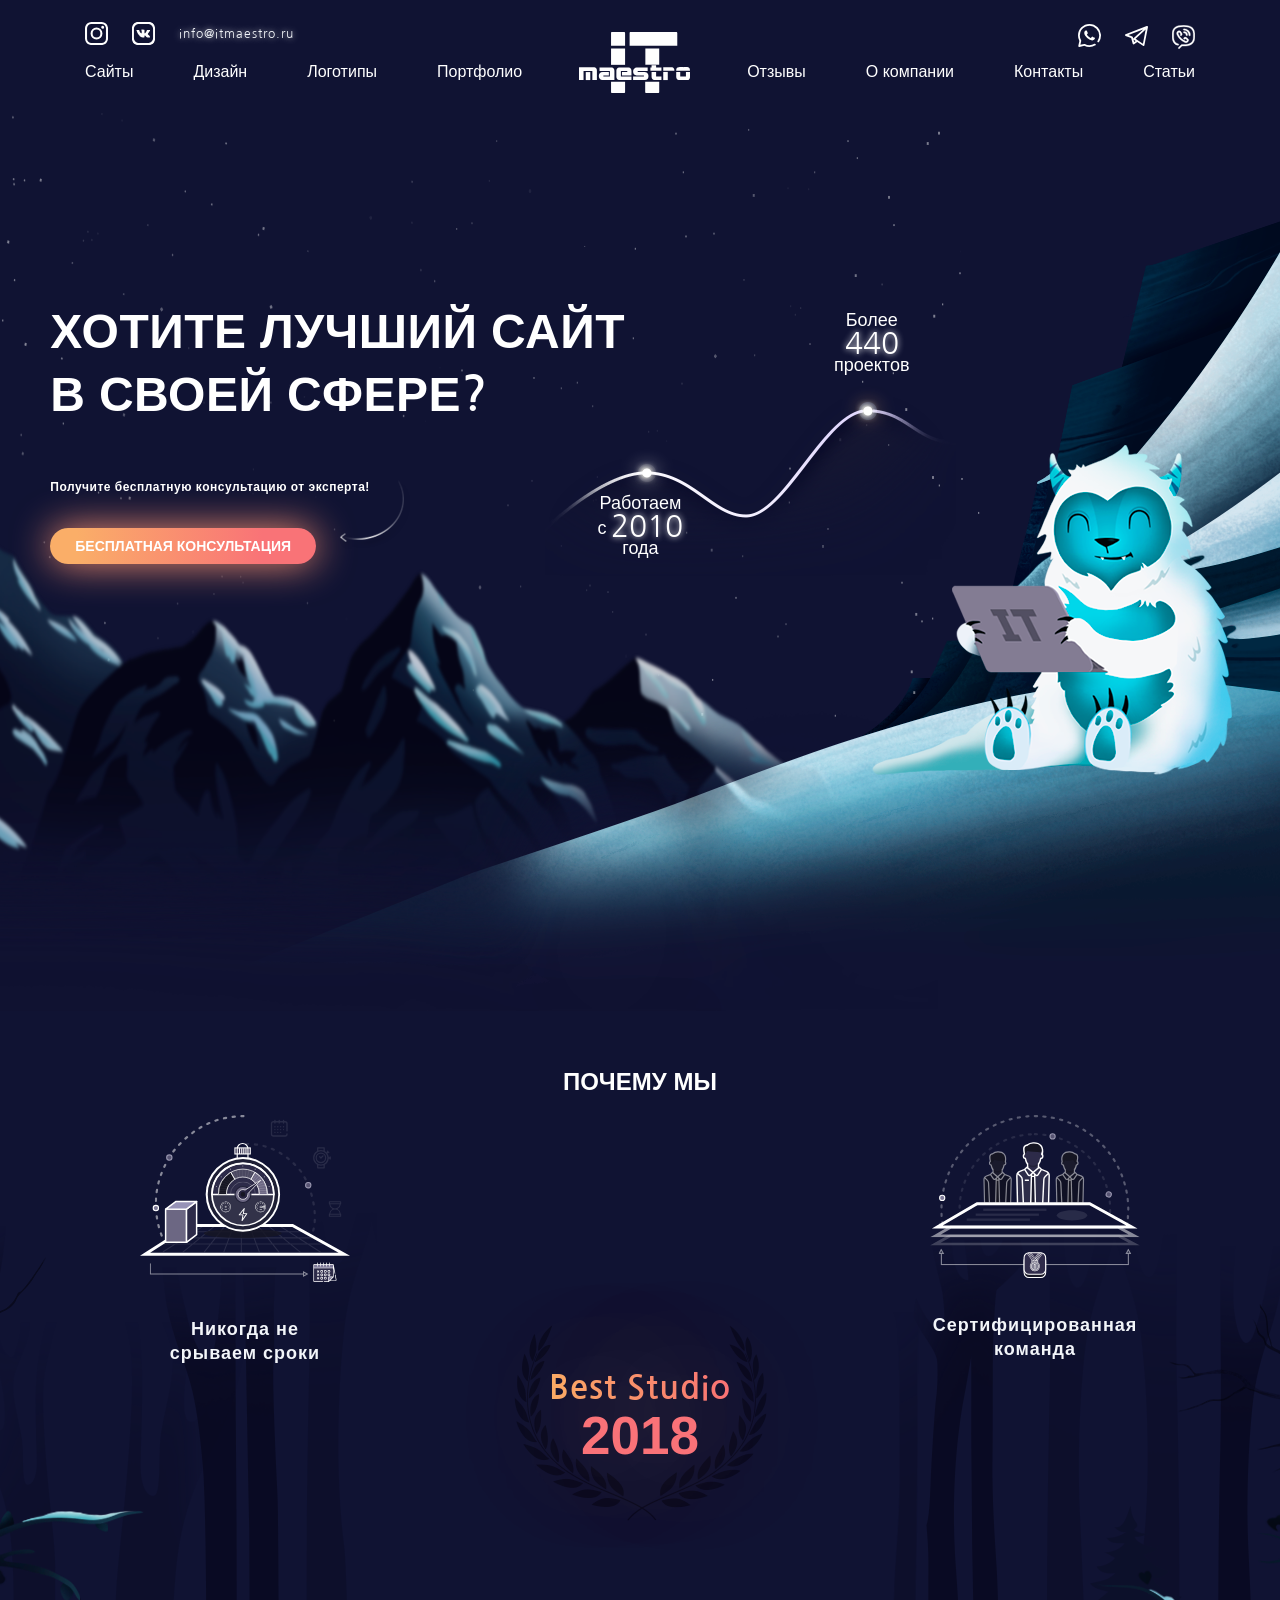
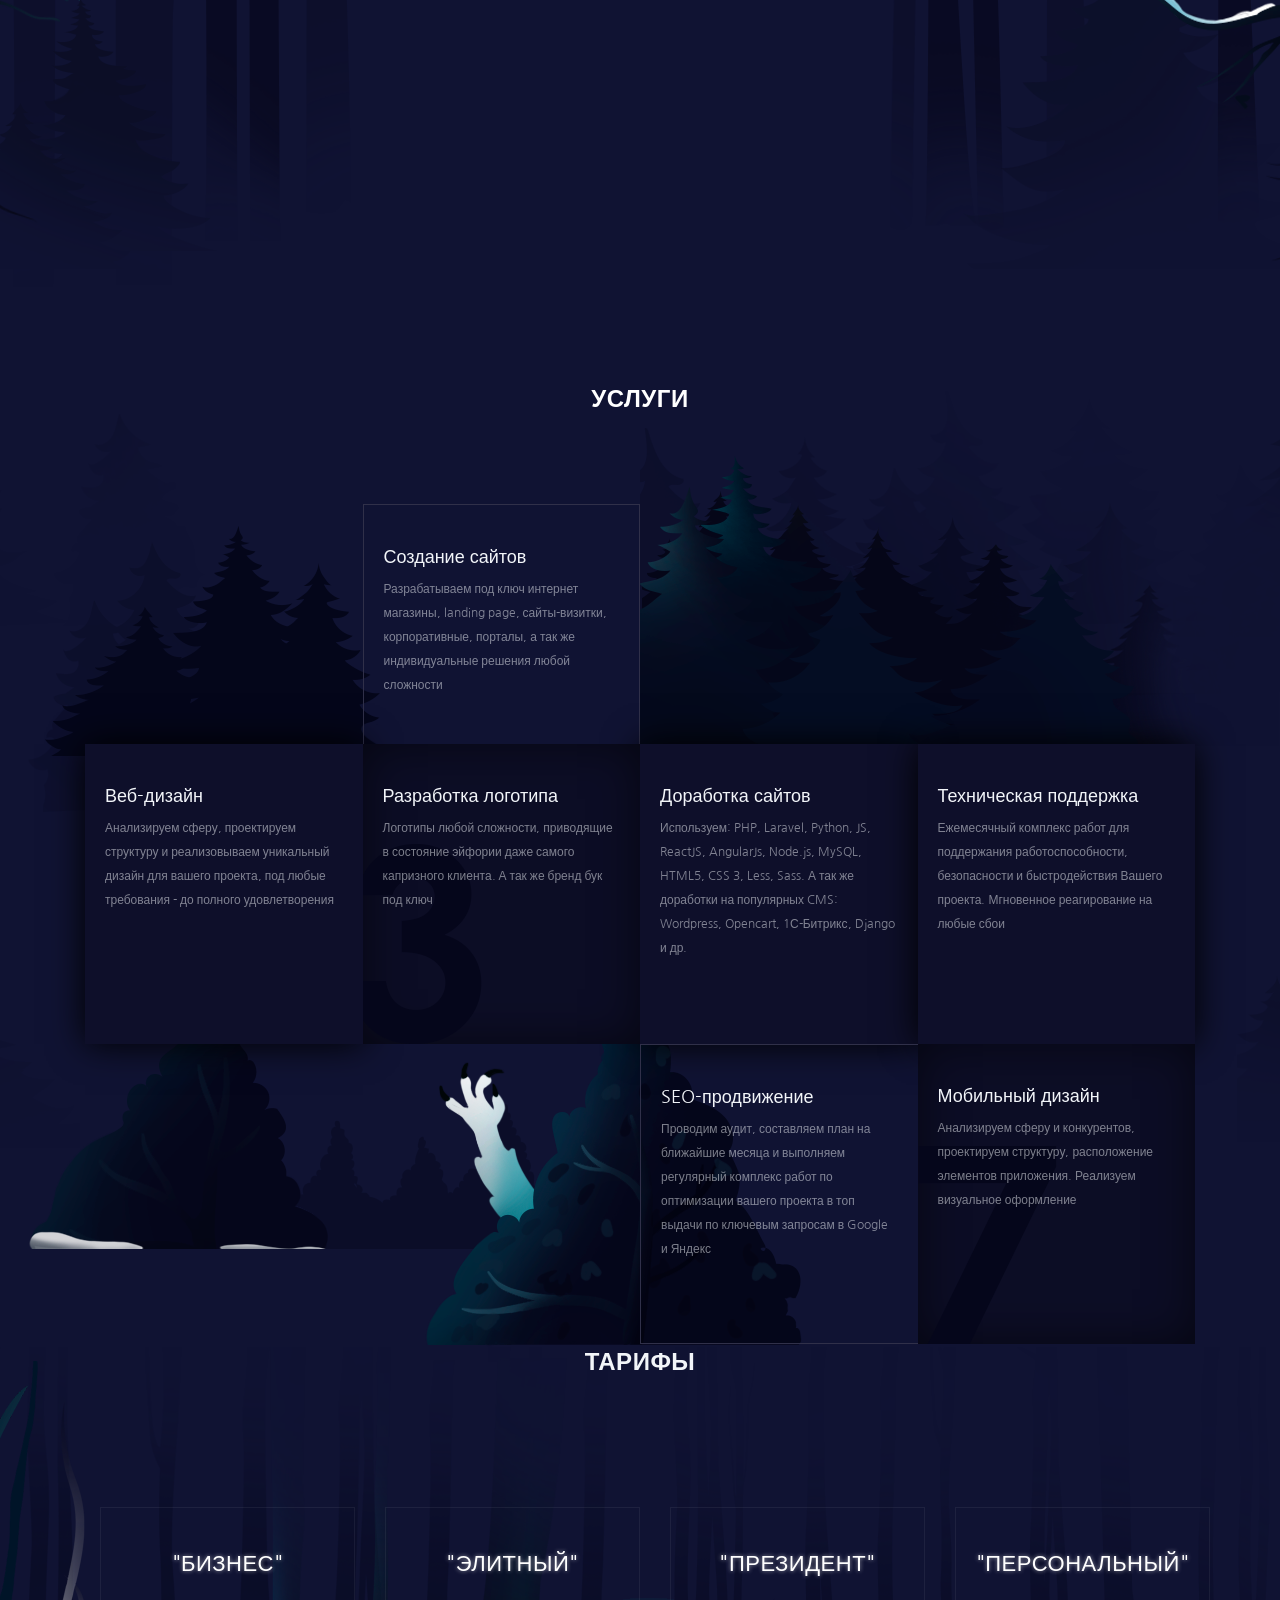
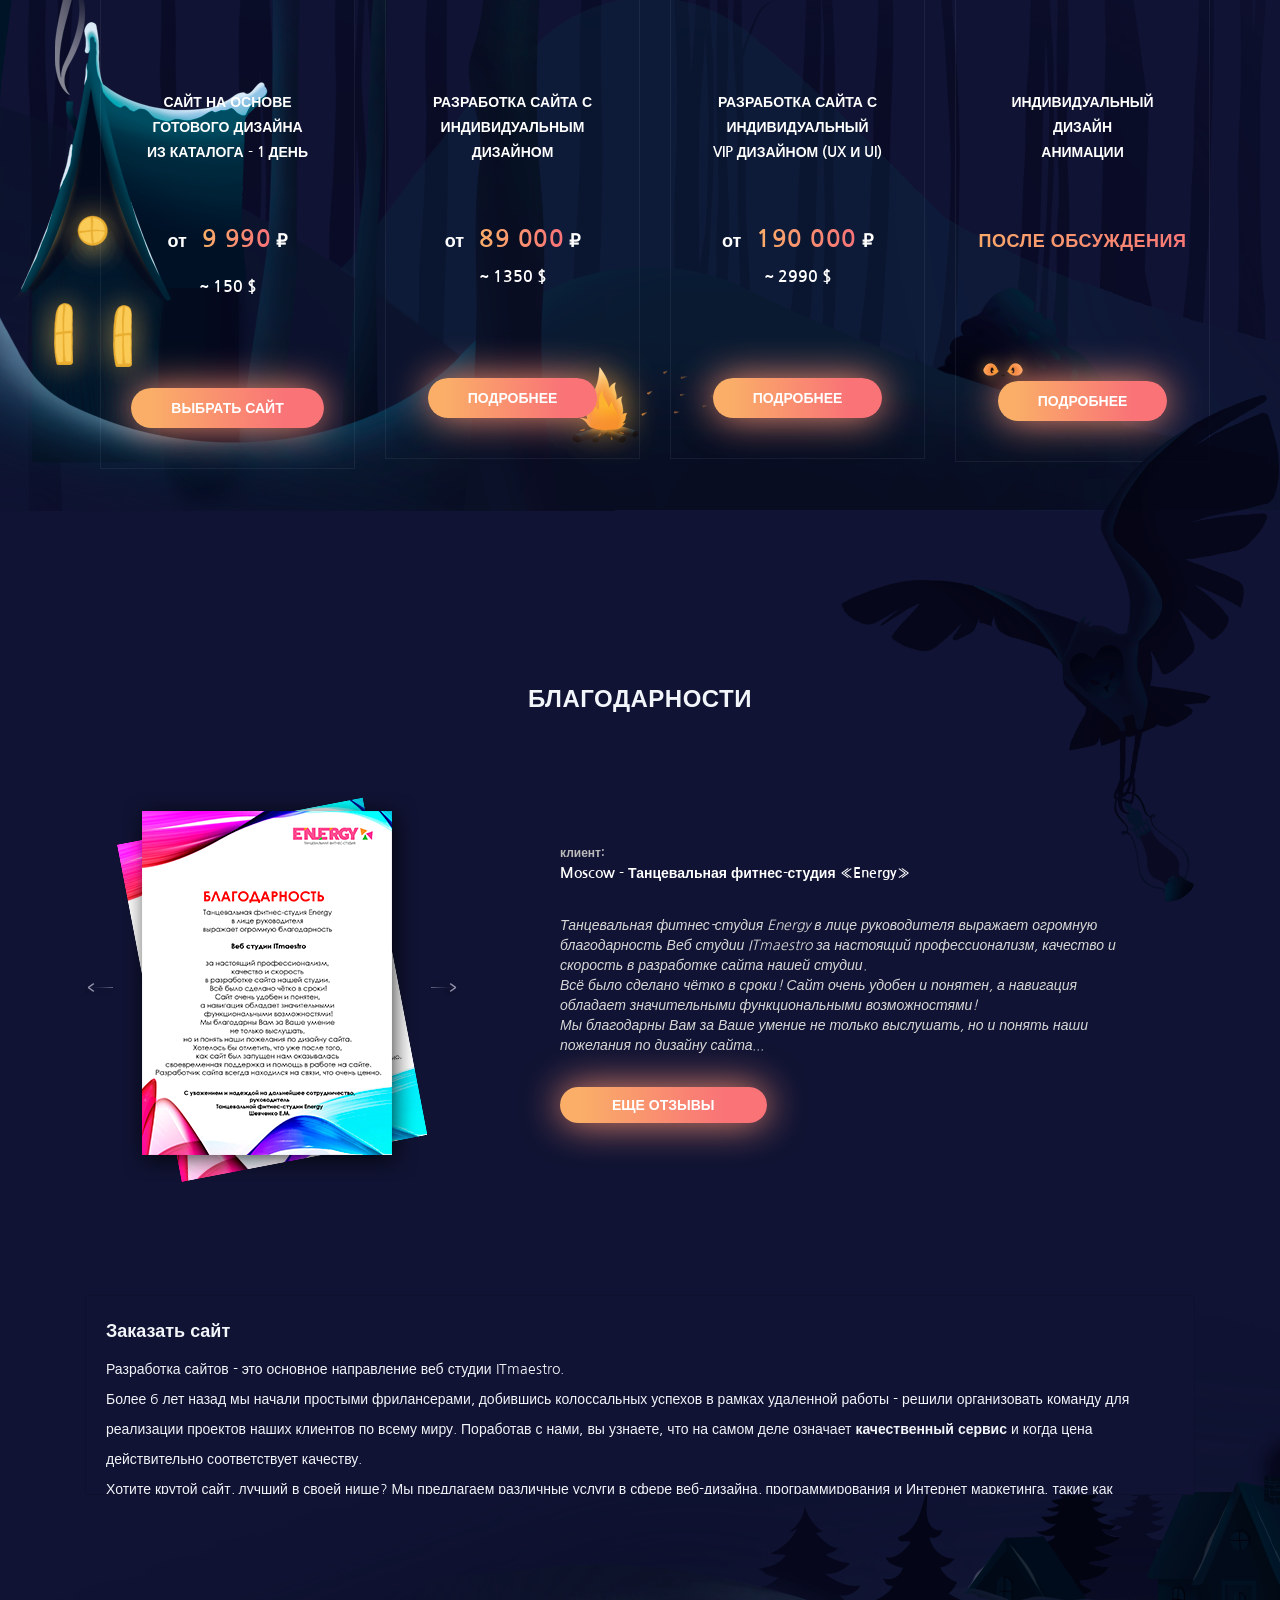
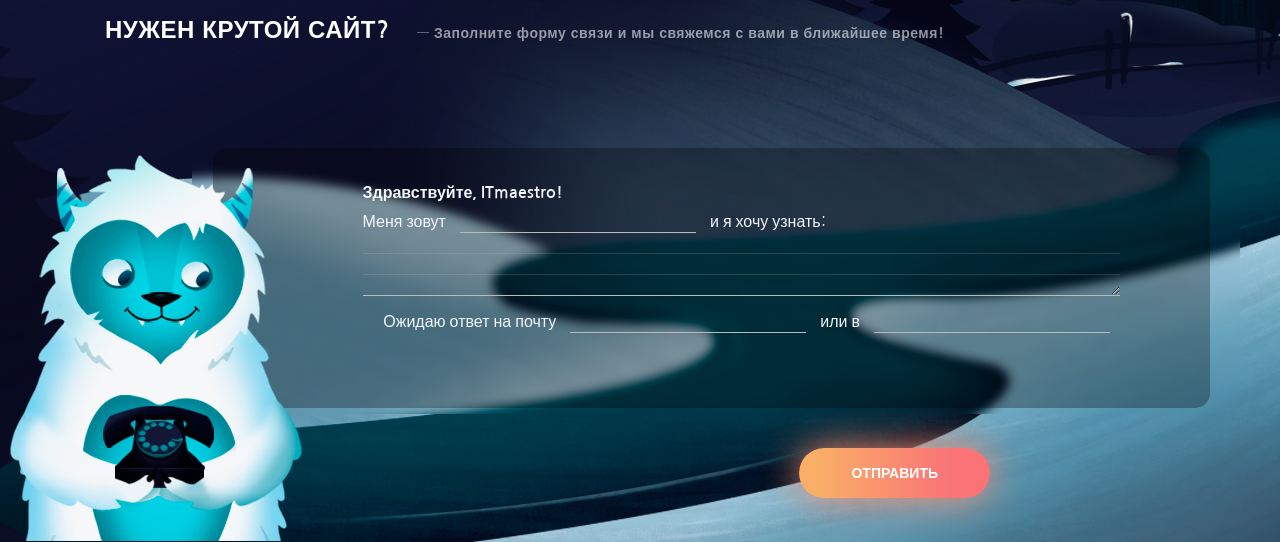
==== index.html @ b83c23a4 "it" ====
<!DOCTYPE html>
<html lang="ru">
<head>
    <meta charset="UTF-8">
    <meta name="viewport" content="width=device-width, initial-scale=1.0">
    <meta http-equiv="X-UA-Compatible" content="ie=edge">
    <title>ItMaestro</title>
    <link rel="stylesheet" href="https://stackpath.bootstrapcdn.com/bootstrap/4.3.1/css/bootstrap.min.css" integrity="sha384-ggOyR0iXCbMQv3Xipma34MD+dH/1fQ784/j6cY/iJTQUOhcWr7x9JvoRxT2MZw1T" crossorigin="anonymous">

    <link href="https://fonts.googleapis.com/css?family=Nanum+Gothic&display=swap" rel="stylesheet">
    <link rel="stylesheet" href="https://stackpath.bootstrapcdn.com/font-awesome/4.7.0/css/font-awesome.min.css">
    
    <link rel="stylesheet" href="css/style.css">
    <link rel="stylesheet" href="https://cdnjs.cloudflare.com/ajax/libs/animate.css/3.7.2/animate.min.css">
</head>
<body>
        <header id="header">
			
			
			
                <div class="uk-sticky-placeholder" style="height: 90px; margin: 0px;"><div class="uk-hidden-small" data-uk-sticky="{top: -250, animation: 'uk-animation-slide-top'}" style="margin: 0px;">
                    <div class="uk-grid">
                        <div class="uk-width-1-1">
                            <div class="container container-center">
                                
                            <div class="uk-float-left"><a title="Instagram" target="_blank" href="https://www.instagram.com/webdesign.uiux/" rel="nofollow"><img src="css/images/insta.svg"  alt="vk"></a> <a title="Вконтакте" target="_blank" href="https://vk.com/sozdanye_saytow" rel="nofollow"><img src="css/images/vk.svg" alt="facebook"></a> <a class="mail" href="mailto:info@itmaestro.ru" rel="nofollow">info@itmaestro.ru</a></div>
                            <!--<div class="uk-float-right lang"><a href="">ru</a><a href="">eng</a></div> -->
                            <!--<div class="uk-float-right lang"><span>ru</span><span >eng</span></div>-->
                            <div class="uk-float-right mess"><a title="Начать чат в WhatsApp" target="_blank" href="http://msng.link/wa/380632664162" rel="nofollow"><img src="css/images/whatsapp.svg" alt="whatsapp"></a> <a title="Начать чат в Telegram" target="_blank" href="https://t.me/itmaestro" rel="nofollow"><img src="css/images/telega.svg" alt="telegram"></a> <a title="Начать чат в Viber" class="mail" href="http://msng.link/vi/380632664162" rel="nofollow"><img src="css/images/viber.svg" alt="viber"></a></div>
                            
                            
    
    
    
                            
                        
                        </div>
                    </div>
                    <div class="uk-width-1-1">
                        <div class="container container-center">
                            
                            
                            <nav class="uk-navbar">
                                
                                <ul class="uk-navbar-nav">
                                    <li class="uk-parent " data-uk-dropdown="">
                                        <a data-content="Сайты" href="/"><span>Сайты</span></a>
                                        
                                    </li>
                                    <li><a data-content="Дизайн" href="/razrabotka-dizajna-sajta/"><span>Дизайн</span></a></li>
                                    <li><a data-content="Логотипы" href="/razrabotka-logotipa/"><span>Логотипы</span></a></li>
                                    
                                                                    <li class="uk-parent " data-uk-dropdown="">
                                        <a data-content="Портфолио" href="/portfolio/"><span>Портфолио</span></a>
                                        
                                    </li>
                                </ul>
                                
                                <div class="uk-navbar-flip">
                                    
                                    <ul class="uk-navbar-nav">
                                        <li><a data-content="Отзывы" href="/otzyvy/"><span>Отзывы</span></a></li>
                                        <li><a data-content="О компании" href="/o-kompanii/"><span>О компании</span></a></li>
                                        <li><a data-content="Контакты" href="/kontakty/"><span>Контакты</span></a></li>
                                        <li><a data-content="Статьи" href="/category/blog/"><span>Статьи</span></a></li>
                                    </ul>
                                    
                                </div>
                                
                                <div class="uk-navbar-content uk-navbar-center logotop"><a href="/"><img src="images/logo.svg" alt="logo itmaestro"></a></div>
                                
                            </nav>
                                                </div>
                        
                    </div>
                </div>
            </div></div>
            
        </header>
<section class="banner">
    <div class="partup"></div>
    <div class="partdown"></div>
    
    
    <div class=" maintextpart">
            <div class="container ">
                
                
                <p class="maintit">Хотите лучший сайт <br>в своей сфере?</p>
                                    <p class="cons">Получите бесплатную консультацию от эксперта!</p>
                <p class="withbut"><a href="#footer" class="uk-button but" data-uk-smooth-scroll="">Бесплатная консультация</a></p>
                
                <div class="centerbl">
                    <div class="preim1">Более <br><span>440</span> <br>проектов</div>
                    <div class="preim2">Работаем  <br>с <span>2010</span> <br> года</div>
                    <img src="images/line.png" alt="Преимущества">
                </div>
                                    
            </div>
        </div>


</section>

<section id="why_we">
        <div class="container">
            <div class="header text-center">
                <h2 >Почему мы</h2>
            </div>
<div class="row d-flex justify-content-between">
    <div class="md-4">
        <div class="adv1" >
            <img class="adv1-img" src="images/icon_2.svg" alt="Никогда не срываем сроки">
            <div class="adv1-body">
              <h5 class="adv1-title">Никогда не <br> срываем сроки</h5>
            </div>
          </div>
    </div>
    <div class="md-4">
        <div class="adv3">
            <div class="beststudio">
            <div>Best Studio</div>
            <div>2018</div>
        </div>
        </div>
    </div>
    <div class="md-4">
        <div class="adv2 " >
            <img class="adv2-img" src="images/icon_1.svg" alt="Сертифицированная команда">
            <div class="adv2-body">
              <h5 class="adv2-title">Сертифицированная <br> команда</h5>
            </div>
          </div>
    </div>
</div>
        </div>
    </div>
</section>

<section id="services">
    <div class="container">
        <div class="header-tit text-center">
            <h2>Услуги</h2>
        </div>
        <div class="blocks">
                <div class="uk-hidden-small">
                    
                </div>
                <div class="itmserv">
                    <h3>Создание сайтов</h3>
                                                
                    <p>Разрабатываем под ключ интернет магазины, landing page, сайты-визитки, корпоративные, порталы, а так же индивидуальные решения любой сложности</p>
                                                
                </div>
                
                <div class="uk-hidden-small">
                </div>
                <div class="uk-hidden-small">
                </div>
                <div class="itmserv withelk">
                    <h3>Веб-дизайн</h3>
                    
                                                
                    <p>Анализируем сферу, проектируем структуру и реализовываем уникальный дизайн для вашего проекта, под любые требования - до полного удовлетворения</p>
                                            </div>
                <div class="itmserv ">
                    <h3>Разработка логотипа</h3>
                    
                                                
                    <p>Логотипы любой сложности, приводящие в состояние эйфории даже самого капризного клиента. А так же бренд бук под ключ</p>
                                                
                    
                </div>
                <div class="itmserv">
                    <h3>Доработка сайтов</h3>
                    
                                                
                    <p>Используем: PHP, Laravel, Python, JS, ReactJS, AngularJs, Node.js, MySQL, HTML5, CSS 3, Less, Sass. А так же доработки на популярных CMS: Wordpress, Opencart, 1С-Битрикс, Django и др.</p>
                                                
                    
                    
                    
                </div>
                
                
                
                <div class="itmserv withhand">
                    <h3>Техническая поддержка</h3>
                    
                                                
                    <p>Ежемесячный комплекс работ для поддержания работоспособности, безопасности и быстродействия Вашего проекта. Мгновенное реагирование на любые сбои</p>
                                                
                    
                </div>
                <div class="uk-hidden-small">
                </div>
                <div class="uk-hidden-small">
                </div>
                <div class="itmserv">
                    <h3>SEO-продвижение</h3>
                    
                                                
                    <p>Проводим аудит, составляем план на ближайшие месяца и выполняем регулярный комплекс работ по оптимизации вашего проекта в топ выдачи по ключевым запросам в Google и Яндекс</p>
                                                
                    
                </div>
                
                <div class="itmserv">
                    <h3>Мобильный дизайн</h3>
                    
                                                
                    <p>Анализируем сферу и конкурентов, проектируем структуру, расположение элементов приложения. Реализуем визуальное оформление </p>
                                                
                    
                </div>
                
            </div>
        </div>
    
</section>


<section id="price">
    
        <div class="container ">
                <div class="header-tit text-center">
                    <h2 class="price_header">Тарифы</h2></div>             
        

        <div class="row">
            <div class="col-md-3">
                    <div class="package">
                           <div>
                            <p class="paktitle">"Бизнес"</p>
                            <p class="pakdesc">Сайт на основе<br> готового дизайна <br>из каталога -  1 день</p>
                            <p class="pakpric poob"><span class="ot">от</span> <span class="maincen">9 990</span> <span class="rub">₽</span></p>
                            <p class="pakpricdol"><span class="defdol">~</span> 150 <span class="defdol">$</span></p>
                            <p class="pakbut"><button class="uk-button ">Выбрать сайт</button></p>
                        </div>
                    </div>
            </div>
            <div class="col-md-3">
                    <div class="package">
                            <div>
                            <p class="paktitle">"Элитный"</p>
                            <p class="pakdesc">Разработка сайта с <br>индивидуальным <br>дизайном</p>
                            <p class="pakpric"><span class="ot">от</span> <span class="maincen">89 000</span> <span class="rub">₽</span></p>
                            <p class="pakpricdol"><span class="defdol">~</span> 1350 <span class="defdol">$</span></p>
                            <p class="pakbut"><button class="uk-button " data-uk-modal="{target:'#tar1',center:true}">Подробнее</button></p>
                        </div>
                    </div>
            </div>
            <div class="col-md-3">
                    <div class="package">
                        <div>
                            <p class="paktitle">"Президент"</p>
                            <p class="pakdesc">Разработка сайта с <br>Индивидуальный<br>vip дизайном (UX и UI)<br></p>
                            <p class="pakpric"><span class="ot">от</span> <span class="maincen">190 000</span> <span class="rub">₽</span></p>
                            <p class="pakpricdol"><span class="defdol">~</span> 2990 <span class="defdol">$</span></p>
                            <p class="pakbut"><button class="uk-button " data-uk-modal="{target:'#tar2',center:true}">Подробнее</button></p>
                        </div>
                    </div>
            </div>
            <div class="col-md-3 ">
                    <div class="package">
                        <div>
                            <p class="paktitle">"Персональный"</p>
                            <p class="pakdesc">Индивидуальный<br> дизайн<br> Анимации</p>
                            <p class="pakpric poobs">После обсуждения</p>
                            <!--<p class="pakpricdol"><span class="defdol">~</span> 255 <span class="defdol">$</span></p>-->
                            <p class="pakbut"><button class="uk-button " data-uk-modal="{target:'#tar3',center:true}">Подробнее</button></p>
                        </div>
                    </div>
   </div>
        </div>
    </div>
</section>

<section id="congrats"><div class="withowl">
        <div class="owl"></div></div>
   <div class="container">

        <h2 class=" header-title ">Благодарности</h2>
       <div class="row">
       <div class="col-md-5">
           <div class="photo">
<img src="css/images/strl.png " class="strl" alt="strl">      
<img src="css/images/energystudio.png" alt="energystudio">
<img src="css/images/strr.png " class="strr" alt="strr"> 
</div>
</div>
<div class="col-md-7">
        <div class="descr">
                <p class="feedtitle"><span>клиент:</span><br> Moscow - Танцевальная фитнес-студия
                    «Energy»</p>
                    <div id="otz4" class="feedmain"><p>Танцевальная фитнес-студия Energy в лице руководителя выражает огромную благодарность Веб студии ITmaestro за настоящий профессионализм, качество и скорость в разработке сайта нашей студии. <br>Всё было сделано чётко в сроки! Сайт очень удобен и понятен, а навигация обладает значительными функциональными возможностями!<br> Мы благодарны Вам за Ваше умение не только выслушать, но и понять наши пожелания по дизайну сайта...</p></div>
                    <div class="allfeed">
							<div>
								<a href="" class="uk-button bigbut">Еще отзывы</a>
							</div>
						</div>
                </div>
       </div>
       </div>
</div>
</section> 	

<footer id="footer">
<div class="text_home">
    <div class="container">
        <div class="row">
            <div class="col-md-12">
                    <div class="card example-1 scrollbar-deep-purple bordered-deep-purple thin">
                            <div class="card-body">
                  <h1>Заказать сайт</h1>
                  <p>Разработка сайтов - это основное направление веб студии ITmaestro.</p>
                  <p>Более 6 лет назад мы начали простыми фрилансерами, добившись колоссальных успехов в рамках удаленной работы - решили организовать команду для реализации проектов наших клиентов по всему миру. Поработав с нами, вы узнаете, что на самом деле означает <strong>качественный сервис</strong> и когда цена действительно соответствует качеству.</p>
                  <p>Хотите крутой сайт, лучший в своей нише? Мы предлагаем различные услуги в сфере веб-дизайна, программирования и Интернет маркетинга, такие как проектирование структуры, дизайна, разработки веб проектов любой сложности и дальнейшее продвижение.</p>
                  <p>Для каждого клиента мы выполняем проект как для себя, независимо от его стоимости, так как дорожим своей репутацией и рассчитываем на дальнейшее сотрудничество. Именно поэтому, каждый клиент студии ITmaestro остается доволен и рекомендует нас своим знакомым.</p>
                  <p>C примерами работ, Вы можете ознакомиться в разделе <a rel="nofollow" href="/portfolio/">"Портфолио"</a>, а так же в нашем, самом крупном сообществе по веб-дизайну <a rel="nofollow" href="https://vk.com/sozdanye_saytow" target="_blank">ВКонтакте</a>. Там же Вы найдете десятки отзывов довольных клиентов и сможете оставить свой, после работы с нами.</p>
                  <h2>Этапы разработки:</h2>
                  <ol>
                        <li>Предоставление всей необходимой информации для разработки</li>

                        <li>Создание макетов и утверждение заказчиком</li>

                        <li>Проектирование дизайна</li>

                        <li>Верстка дизайна и подключение функционала</li>

                        <li>Бесплатное обучение по работе с сайтом</li>

                        <li>Продвижение сайта в поисковых системах и техническая поддержка беспрерывной работоспособности проекта</li>
                    </ol>
                    <h2>CMS и технологии для управления проектом</h2>
                    <p>Если клиент не знаком с функциональными особенностями CMS систем, то в зависимости от тематики, сложности проекта, мы самостоятельно подбираем систему управления сайтом, а в конце реализации - предоставляем детальные инструкции по редактирования контента.</p>
                    <p>Для интуитивно понятного редактирования контента мы используем следующие системы:</p>
                    <ul>
                            <li>1C-Битрикс</li>

                            <li>Wordpress</li>

                            <li>Joomla</li>

                            <li>Opencart</li>
                        </ul>
                        <h2>Формирование стоимости</h2>
                        <p>В нашей веб-студии нет фиксированных цен на услуги, так как стоимость рассчитывается на основе технического задания или примеров понравившихся вам сайтов, структуры и дизайна конкурентов.</p>
                        <p>Если у вас нет времени на написание технического задания или Вы просто не знакомы с данной процедурой - мы готовы вам помочь, с минимальными временными затратами. Напишите нам сообщение на почту <a href="mailto:info@itmaestro.ru" rel="nofollow">info@itmaestro.ru</a>. В письме укажите интересующую Вас услуги, пожелания, примеры понравившихся работ и мы проконсультируем Вас абсолютно <b>бесплатно</b>, сформируем стоимость на услуги.</p>   
                    </div>         
                            </div> 
            </div>
            <div class="col-md-12 ">
<div class="footer_title">
        <p class="lasttit">Нужен крутой сайт? <span><span class="def">—</span> Заполните форму связи и мы свяжемся с вами в ближайшее время!</span></p>
</div>

<div class="forbotcont formbot">
<div class="podl"></div>
<div class="contyeti"><img class="yetibot" src="css/images/yetibotmord.gif" alt="Иллюстрация йети с анимацией"></div>
                                       

        <div class="innerform">
            <form id="footform">
                <input type="hidden" name="url" value="https://itmaestro.ru/">
                <p class="firstline">Здравствуйте, ITmaestro!</p>

                <p>Меня зовут <input class="sscf-input" type="text" id="name" name="name" required=""> и я хочу узнать:</p>

                <p>
                <textarea name="mes"></textarea></p>

                <p class="contline">Ожидаю ответ на почту <input class="sscf-input" pattern="[a-z0-9._%+-]+@[a-z0-9.-]+\.[a-z]{2,4}$" type="email" id="mail" name="mail"> или в <input class="sscf-input" type="text" id="skype" name="skype"></p>

                <div class="otvet"></div>

                <p class="linebut"><button class="uk-button bigbut">Отправить</button></p>
            </form>
            
        </div>
    </div>
                </div>
        </div>
     
    </div>
</div>
</footer>











<script src="https://code.jquery.com/jquery-3.3.1.slim.min.js" integrity="sha384-q8i/X+965DzO0rT7abK41JStQIAqVgRVzpbzo5smXKp4YfRvH+8abtTE1Pi6jizo" crossorigin="anonymous"></script>
<script src="https://cdnjs.cloudflare.com/ajax/libs/popper.js/1.14.7/umd/popper.min.js" integrity="sha384-UO2eT0CpHqdSJQ6hJty5KVphtPhzWj9WO1clHTMGa3JDZwrnQq4sF86dIHNDz0W1" crossorigin="anonymous"></script>
<script src="https://stackpath.bootstrapcdn.com/bootstrap/4.3.1/js/bootstrap.min.js" integrity="sha384-JjSmVgyd0p3pXB1rRibZUAYoIIy6OrQ6VrjIEaFf/nJGzIxFDsf4x0xIM+B07jRM" crossorigin="anonymous"></script>
</body>
</html>
---- css/style.css ----
html, body {
    width: 100%;
    height: 100%;
    background-color:#101333;
}

body {
    font-family: 'Nanum Gothic', 'GothicBold',"Helvetica Neue",Helvetica,Arial,sans-serif;;
}

h1,h2,h3,h4,h5,p {
    color: #f2f5f9;
    font-size: 12px;
    line-height: 30px;
}


.banner{
    position: relative;
    height: 901px;
    
    
}

.banner .partup {
    background-image: url(images/firstblup4.png);
    background-position: center top;
    background-repeat: no-repeat;
    height: 100%;
    width: 100%;
    position: absolute;
    box-sizing: border-box;
    
}
.banner .partdown {
    
    background-image: url(images/firstbldown.png);
    background-position: center top;
    background-size: 100% 100%;
    background-repeat: no-repeat;
    height: 100%;
    width: 100%;
    position: absolute;
    box-sizing: border-box;
}





.maintextpart {
    margin-top: 190px;
    position: absolute;
    z-index: 2;
    right: 50%;
}
.centerbl {
    width: 450px;
    height: 250px;
    position: absolute;
    top: 85px;
    left: 110%;
    margin-left: -155px;
}
.preim1 {
    right: 86px;
    top: -75px;
    line-height: 20px;
}
.preim1, .preim2 {
    display: inline-block;
    color: #fff;
    text-align: center;
    font-size: 18px;
    position: absolute;
}
.preim1 span, .preim2 span {
    text-shadow: 0px 0px 6px #fff;
    font-size: 30px;
    top: 3px;
    position: relative;
}
.preim2 {
    left: 52px;
    line-height: 20px;
    bottom: 77px;
}
.maintit {
    font-size: 48px;
    line-height: 63px;
    letter-spacing: .5px;
    color: #fff;
    margin-bottom: 0;
    text-transform: uppercase;
    font-weight: bold;
    
}
.cons {
    position: relative;
    color: #fff;
    font-size: 12px;
    font-weight: bold;
    letter-spacing: 0.5px;
    font-family: "GothicBold","Helvetica Neue",Helvetica,Arial,sans-serif;
    margin-top: 46px;
    margin-bottom: 28px;
}
.cons:after {
    content: "";
    width: 70px;
    height: 70px;
    left: 290px;
    top: 7px;
    
    position: absolute;
    display: block;
    background-image: url(images/arrow.png);
    background-repeat: no-repeat;
    background-size: cover;
}

.maintextpart .but{
    padding: 10px 25px;
}



.why_we .perehod{
    width: 100%;
    position: absolute;
    height: 200px;
    top: -200px;
}
#why_we{
    position: Relative;
    min-height: 820px;
    background-image: url(images/secondblock.png);
    background-position: center 145px;
    background-repeat: no-repeat;
}
#why_we h2 {
    margin-top: 56px;
    text-align: center;
    color: #fff;
    font-size: 24px;
    line-height: 30px;
    text-transform: uppercase;
    font-weight: 700
   
}
.adv1{
    padding-left: 70px;
    padding-top: 10px;
}
.adv1 .adv1-img {
    width: 210px;
    margin-bottom: 35px;
}

.adv1-title{
    font-size: 18px;
    color: #f2f5f9;
    letter-spacing: 1px;
    line-height: 24px;
    text-align: center;
    font-weight: 750;
}
.adv2{
    padding-right: 70px;
    padding-top: 10px;
}
.adv2 .adv2-img {
    width: 210px;
    margin-bottom: 35px;
}
.adv2-title{
    font-size: 18px;
    color: #f2f5f9;
    letter-spacing: 1px;
    line-height: 24px;
    text-align: center;
    font-weight: 750;
}

.adv3{
    margin-top: 220px;
    text-align: center;
}

.beststudio{
    text-align: center;
    height: 196px;
    width: 253px;
    background-size: cover;
    display: inline-block;
    background-image: url(images/medal.png);
    background-position: center;
    background-repeat: no-repeat;
}

.beststudio>div:first-child {
    background-image: -webkit-linear-gradient(left,#faae68,#f97278);
    -webkit-background-clip: text;
    background-clip: text;
    color: transparent;
    background-image: linear-gradient(to right,#faae68,#f97278);
    font-size: 33px;
    line-height: 33px;
    letter-spacing: 1px;
    margin-top: 46px;
    display: inline-block;
    font-weight: bold;
}
.beststudio>div:last-child {
    color: #f97278;
    font-family: "GothicBold","Helvetica Neue",Helvetica,Arial,sans-serif;
    font-size: 53px;
    text-shadow: 0px -20px 121px #ffa853b8;
    line-height: 61px;
    font-weight: bold;
}

#services{
    min-height: 963px;
    background-image: url(images/thirdblock.png);
    background-position: center bottom;
    margin-top: 97px;
    background-repeat: no-repeat;
}
#services h2{
    margin-bottom:150px;
    letter-spacing: .5px;
    font-size: 24px;
    line-height: 30px;
    font-weight: 700 ;
    color: #fff;
    text-transform: uppercase;

}

.service>div{
    width:25%;
    height: 300px;
    padding: 40px 20px;
    box-sizing: border-box;
    float: left;
}
.service h5{
    margin: 0 0 15px;
    margin-bottom: 27px;
    color: #f2f5f9;
    letter-spacing: .5px;
    font-size: 18px;
    line-height: 24px;
    font-weight: bold;
    padding-top: 10px;
}

.service p {
    opacity: .5;
    color: #f2f5f9;
    line-height: 24px;
    font-size: 15px;
    font-weight: 400;
   
}

.service{
    
    background-color: #101333;
    text-align: center;
    -webkit-box-shadow: 0px 0px 34px #000;
}
.col-md-3{
    padding: 0%;
}




#my_work{
    min-height: 587px;
    margin-top: 174px;
    background: url(/images/motilki.png);
    background-position: center;
    background-repeat: no-repeat;
}

.header-tit h2{
    margin-bottom: 30px;
    letter-spacing: .5px;
    font-size: 24px;
    line-height: 30px;
    margin: 10 0 0px;
    color: #f2f5f9;
    text-transform: uppercase;
    font-weight: bold;
}


#price{
    background-image: url(images/var1light.png);
    background-position: center bottom 4px;
    background-repeat: no-repeat;
    min-height: 768px;
    
}


.package>div{
    margin-top: 100px;
    padding: 40px 0;
    position: relative;
    margin-left: 30px;
    box-sizing: border-box;
    
    text-align: center;
    border: 1px solid #ffffff0f;
    

}
.package>div:hover{
    -webkit-box-shadow: 0 0 34px #000;
    box-shadow: 0 0 34px #000;
    border: 1px solid #191a35;
    transition: 1s;
}

.paktitle{
    text-shadow: 0px 0px 4px #ffffff94;
    color: #fff;
    font-size: 22px;
    letter-spacing: .5px;
    margin-bottom: 112px;
    text-transform: uppercase;
}

.pakdesc {
    margin-bottom: 59px;
    color: #fff;
    text-transform: uppercase;
    line-height: 25px;
    font-size: 14px;
    font-weight: bold
}

.pakpric {
    color: #fff;
    font-size: 18px;
    font-weight: bold
}

.pakpric span.maincen{
    letter-spacing: .5px;
    background-image: -webkit-linear-gradient(left,#faae68,#f97278);
    background-image: -moz-linear-gradient(left,#faae68,#f97278);
    background-image: -ms-linear-gradient(left,#faae68,#f97278);
    background-image: -o-linear-gradient(left,#faae68,#f97278);
    background-image: linear-gradient(to right,#faae68,#f97278);
    color: transparent;
    -webkit-background-clip: text;
    background-clip: text;
    font-size: 24px;
    margin-left: 10px;
}

.poob{
    margin-bottom: 26px;
}

.poobs{
    margin-bottom: 130px;
}

.pakpricdol {
    margin-top: -10px;
    margin-bottom: 86px;
    color: #fff;
    font-size: 16px;
    font-weight: bold
}

.pakpric.poobs {
    letter-spacing: .5px;
    background-image: -webkit-linear-gradient(left,#faae68,#f97278);
    background-image: -moz-linear-gradient(left,#faae68,#f97278);
    background-image: -ms-linear-gradient(left,#faae68,#f97278);
    background-image: -o-linear-gradient(left,#faae68,#f97278);
    background-image: linear-gradient(to right,#faae68,#f97278);
    color: transparent;
    -webkit-background-clip: text;
    background-clip: text;
    font-size: 18px;
    text-transform: uppercase;
    margin-bottom: 125px;
    padding-top: 2px;
}
.pakbut {
    margin-bottom: 0;
    z-index: 1;
}

.uk-button{
    border: 0;
    font: inherit;
    color: #fff;
    -webkit-transition: box-shadow .5s ease-in-out;
    -moz-transition: box-shadow .5s ease-in-out;
    -o-transition: box-shadow .5s ease-in-out;
    transition: box-shadow .5s ease-in-out;
    box-sizing: border-box;
    padding: 5px 40px;
    background: #f99071;
    background: -webkit-gradient(linear,80% 20%,10% 21%,from(#f97377),to(#faae68));
    vertical-align: middle;
    line-height: 30px;
    min-height: 30px;
    font-weight: 700;
    font-size: 14px;
    text-decoration: none;
    font-family: GothicBold,"Helvetica Neue",Helvetica,Arial,sans-serif;
    -moz-border-radius: 30px;
    -webkit-border-radius: 30px;
    border-radius: 30px;
    -moz-box-shadow: 0 0 38px #f99071;
    -webkit-box-shadow: 0 0 38px #f99071;
    box-shadow: 0 0 38px #f99071;
    text-transform: uppercase;
}
.uk-button:hover{
 
    box-shadow: none;
}

#congrats{
    padding-bottom: 0;
    margin-top: 169px;
    
}

#congrats h2{
    text-align: center;
    letter-spacing: .5px;
    font-size: 24px;
    line-height: 30px;
    margin-top: 150px;
    margin-bottom: 78px;
    text-transform: uppercase;
    font-weight: bold;
}
a:hover{
    outline: none;
    color: #fff;
    text-decoration: none;
    -webkit-tap-highlight-color: rgba(0,0,0,0);
}

.feedmain{
    font-style: italic;
    max-height: 143px;
    margin-bottom: 35px;
    padding-right: 60px;
    color: #d8d8d8;
}
.feedmain p{
  font-size: 14px;
  font-weight: 400;
  font-style: italic;
  line-height: 20px;
  color: #d8d8d8;
}
.feedtitle{
    color: #fff;
    margin-bottom: 32px;
    font-size: 14px;
    line-height: 20px;
    font-weight: bold;
}
.feedtitle span{
   color: #bbb;
   font-weight: bold;
   font-size: 12px;
}
.descr{
    margin-top: 50px;
}
.bigbut {
    padding: 10px 52px;
}
#congrats .withowl {
    position: relative;
}
#congrats .withowl .owl {
    z-index: 2;
    width: 439px;
    height: 508px;
    content: "";
    right: 0px;
    top: -290px;
    position: absolute;
    background-image: url(images/owl.png);
    background-position: center bottom;
    background-repeat: no-repeat;
}
body #footer {
    margin-top: 60px;
    min-height: 847px;
    background-image: url(images/lastblock.png);
    background-position: center bottom;
    background-repeat: no-repeat;
}
.text_home {
    margin-top: 113px;
}
.example-1 {
    position: relative;
    overflow-y: scroll;
    height: 200px; }
    /* .thin::-webkit-scrollbar {
        width: 6px; } */
.scrollbar-deep-purple{
    background-color: #101333;
}

footer h1 {
    text-transform: initial;
    font-size: 18px;
    font-weight: bold;
}

footer p{
    margin: 0;
    font-size: 14px;
    
}
footer h2{
    text-transform: uppercase;
    font-weight: 700;font-size: 18px;
    margin-top: 25px;
}
ol, ul {
    padding-left: 30px;
    color: #d8d8d8;
}

.scrollbar-deep-purple::-webkit-scrollbar-thumb {
    border-radius: 10px;
    -webkit-box-shadow: inset 0 0 6px rgba(0, 0, 0, 0.1);
    background-color: #512da8; }
.thin::-webkit-scrollbar {
    width: 6px; }


    footer .lasttit{
        margin-top: 120px;
        margin-left: 20px
    }
footer p.lasttit {
        font-size: 24px;
        text-transform: uppercase;
        letter-spacing: .5px;
        color: #fff;
        font-weight: bold;
       
    }
    footer .lasttit span {
        font-size: 14px;
        text-transform: none;
        color: #f2f5f9;
        margin-left: 10px;
        opacity: .6;
    }
    .contyeti {
        background-size: cover;
        background-repeat: no-repeat;
        position: absolute;
        left: -60px;
        height: 386px;
        width: 292px;
        bottom: -43px;
        background-image: url(images/contyetti.png);
        background-position: center bottom;
    }
    .formbot .forbotcont {
        position: Relative;
    }
    .podl {
        height: 260px;
        background: #0000004a;
        position: absolute;
        width: 100%;
        max-width: 87.5%;
        right: 0;
        float: right;
        -moz-border-radius: 15px;
        -webkit-border-radius: 15px;
        border-radius: 15px;
        margin-top: 100px;
        
    }
    .formbot .innerform {
        width: 75%;
        float: right;
        position: relative;
        z-index: 1;
        padding-right: 75px;
        box-sizing: border-box;
        margin-top: 127px;
    }
    .formbot .firstline {
        font-stretch: 100%;
        font-size: 16px;
        line-height: 25px;
        margin-top: 5px;
       font-weight: bold;
        margin-bottom: 5px;
    }
    .formbot p {
        font-size: 16px;
        line-height: 20px;
        font-weight: 100;
    }
    .formbot p input, .formbot p textarea {
        font-size: 18px;
        color: #fff;
        background: 0 0;
        border: 0;
        border-bottom: 1px solid #bbb;
        margin-right: 10px;
        margin-left: 10px;
        font-family: "Gothic","Helvetica Neue",Helvetica,Arial,sans-serif;
    }
    .formbot p textarea {
        font-size: 16px;
        box-sizing: border-box;
        height: 63px !important;
        width: 100% !important;
        box-sizing: border-box;
        max-width: 100%;
        margin-bottom: 10px;
        margin-left: 0;
        margin-right: 0;
        width: 100%;
        background: linear-gradient(to bottom,#ffffff00,transparent 20px,rgba(0,0,0,.05) 20px,rgba(187,187,187,.2) 1px);
        background-size: auto 21px!important;
    }
    .formbot .contline {
        text-align: right;
    }
    .formbot .innerform .linebut {
        margin-right: 130px;
        margin-top: 115px;
        text-align: right;
    }

.blocks>div {
        margin-top: -60px;
        width: 25%;
        padding: 40px 20px;
        box-sizing: border-box;
        height: 300px;
        float: left;
    }
    .blocks>div:nth-child(2) {
        border: 1px solid #303049;
        border-bottom: 0;
    }
    .blocks>div:nth-child(5) {
        background: #0e0f2a;
        -moz-box-shadow: 0px 0px 34px #000;
        -webkit-box-shadow: 0px 0px 34px #000;
        box-shadow: 0px 0px 34px #000;
    } 
    .blocks>div:nth-child(7) {
        background: #0e0f2a;
        -moz-box-shadow: 0px 0px 34px #000;
        -webkit-box-shadow: 0px 0px 34px #000;
        box-shadow: 0px 0px 34px #000;
    }
    .blocks>div:nth-child(6) {
        overflow: hidden;
        position: Relative;
        background: #0c0d25;
        -moz-box-shadow: inset 0px 0px 46px #0000008c;
        -webkit-box-shadow: inset 0px 0px 46px #0000008c;
        box-shadow: inset 0px 0px 46px #0000008c;
    }
    .blocks>div:nth-child(8) {
        background: #0e0f2a;
        -moz-box-shadow: 0px 0px 34px #000;
        -webkit-box-shadow: 0px 0px 34px #000;
        box-shadow: 0px 0px 34px #000;
    }
    .blocks>div:nth-child(11) {
        border: 1px solid #303049;
        border-right: 0;
        margin-top: 0px;
    }
    .blocks>div:nth-child(12) {
        margin-top: 0px;
        overflow: hidden;
        position: relative;
        background: #0c0d25;
        -moz-box-shadow: inset 0px 0px 46px #0000008c;
        -webkit-box-shadow: inset 0px 0px 46px #0000008c;
        box-shadow: inset 0px 0px 46px #0000008c;
    }
   h3 {
        font-size: 18px;
        line-height: 24px;
    }
    .blocks p {
        opacity: .5;
        color: #f2f5f9;
        line-height: 24px;
    }
    .blocks>div:nth-child(6):before {
        width: 133px;
        height: 200px;
        content: "";
        left: -14px;
        bottom: 0;
        position: absolute;
        background-image: url(images/3.png);
        background-position: center bottom;
        display: block;
        background-repeat: no-repeat;
        
    }
    .blocks>div:nth-child(12):before {
        width: 139px;
        height: 215px;
        content: "";
        left: 0;
        bottom: -17px;
        position: absolute;
        background-image: url(images/7.png);
        background-position: center bottom;
        display: block;
        background-repeat: no-repeat;
    }

    #congrats .withowl .owl:before {
        width: 147px;
        width: 147px;
        height: 148px;
        content: "";
        right: 49px;
        transition: 1s;
        bottom: -29px;
        position: absolute;
        opacity: 0;
        background-image: url(images/lamp.png);
        background-position: center bottom;
        background-repeat: no-repeat;
    }









    .uk-float-left {
        margin-top: 20px;
        margin-bottom: 7px;
    }
    .mess {
        margin-top: -30px;
    }
    .uk-float-right {
        float: right;
    }
    .uk-float-left img {
        -moz-border-radius: 5px;
        -webkit-border-radius: 5px;
        border-radius: 5px;
        width: 23px;
        margin-right: 20px;
    }
    .mess a {
        display: inline-block;
    }
    .mess a img {
        width: 23px;
        margin-left: 20px;
    }
    .uk-navbar-center {
        float: none;
        text-align: center;
        max-width: 50%;
        margin-left: auto;
        margin-right: auto;
    }
    .uk-navbar-nav {
        margin: 0;
        padding: 0;
        list-style: none;
        float: left;
    }
    .uk-navbar-nav {
        margin-left: -30px;
    }
    .uk-navbar-nav>li {
        float: left;
        text-align: center;
    }
    .logotop img {
        width: 111px;
        margin-left: -30px;
        margin-top: -20px;
    }
    .uk-navbar-nav>li>a {
        display: block;
        box-sizing: border-box;
        text-decoration: none;
        height: 40px;
        padding: 0 30px;
        line-height: 40px;
        color: #fff;
        font-size: 16px;
        font-family: Gothic,"Helvetica Neue",Helvetica,Arial,sans-serif;
        font-weight: 400;
    }
    .logotop img {
        width: 111px;
        margin-left: -30px;
        margin-top: -20px;
    }
    .uk-navbar-flip {
        float: right;
    }
    .uk-navbar-flip {
        margin-right: -30px;
    }
    .mail {
        color: #f2f5f9;
        font-size: 12px;
        letter-spacing: 1px;
        text-shadow: 0px 0px 6px #ffffffc7;
    }
li>a:hover{
    -webkit-box-shadow: 0 0 34px white;
    box-shadow: 0 0 34px white;
   
    transition: 1s;
}
a>img:hover{
    -webkit-box-shadow: 0 0 34px white;
    box-shadow: 0 0 34px white;
   
    transition: 1s;
}
 .mail:hover{
    -webkit-box-shadow: 0 0 34px white;
    box-shadow: 0 0 34px white;
   
    transition: 1s;
}
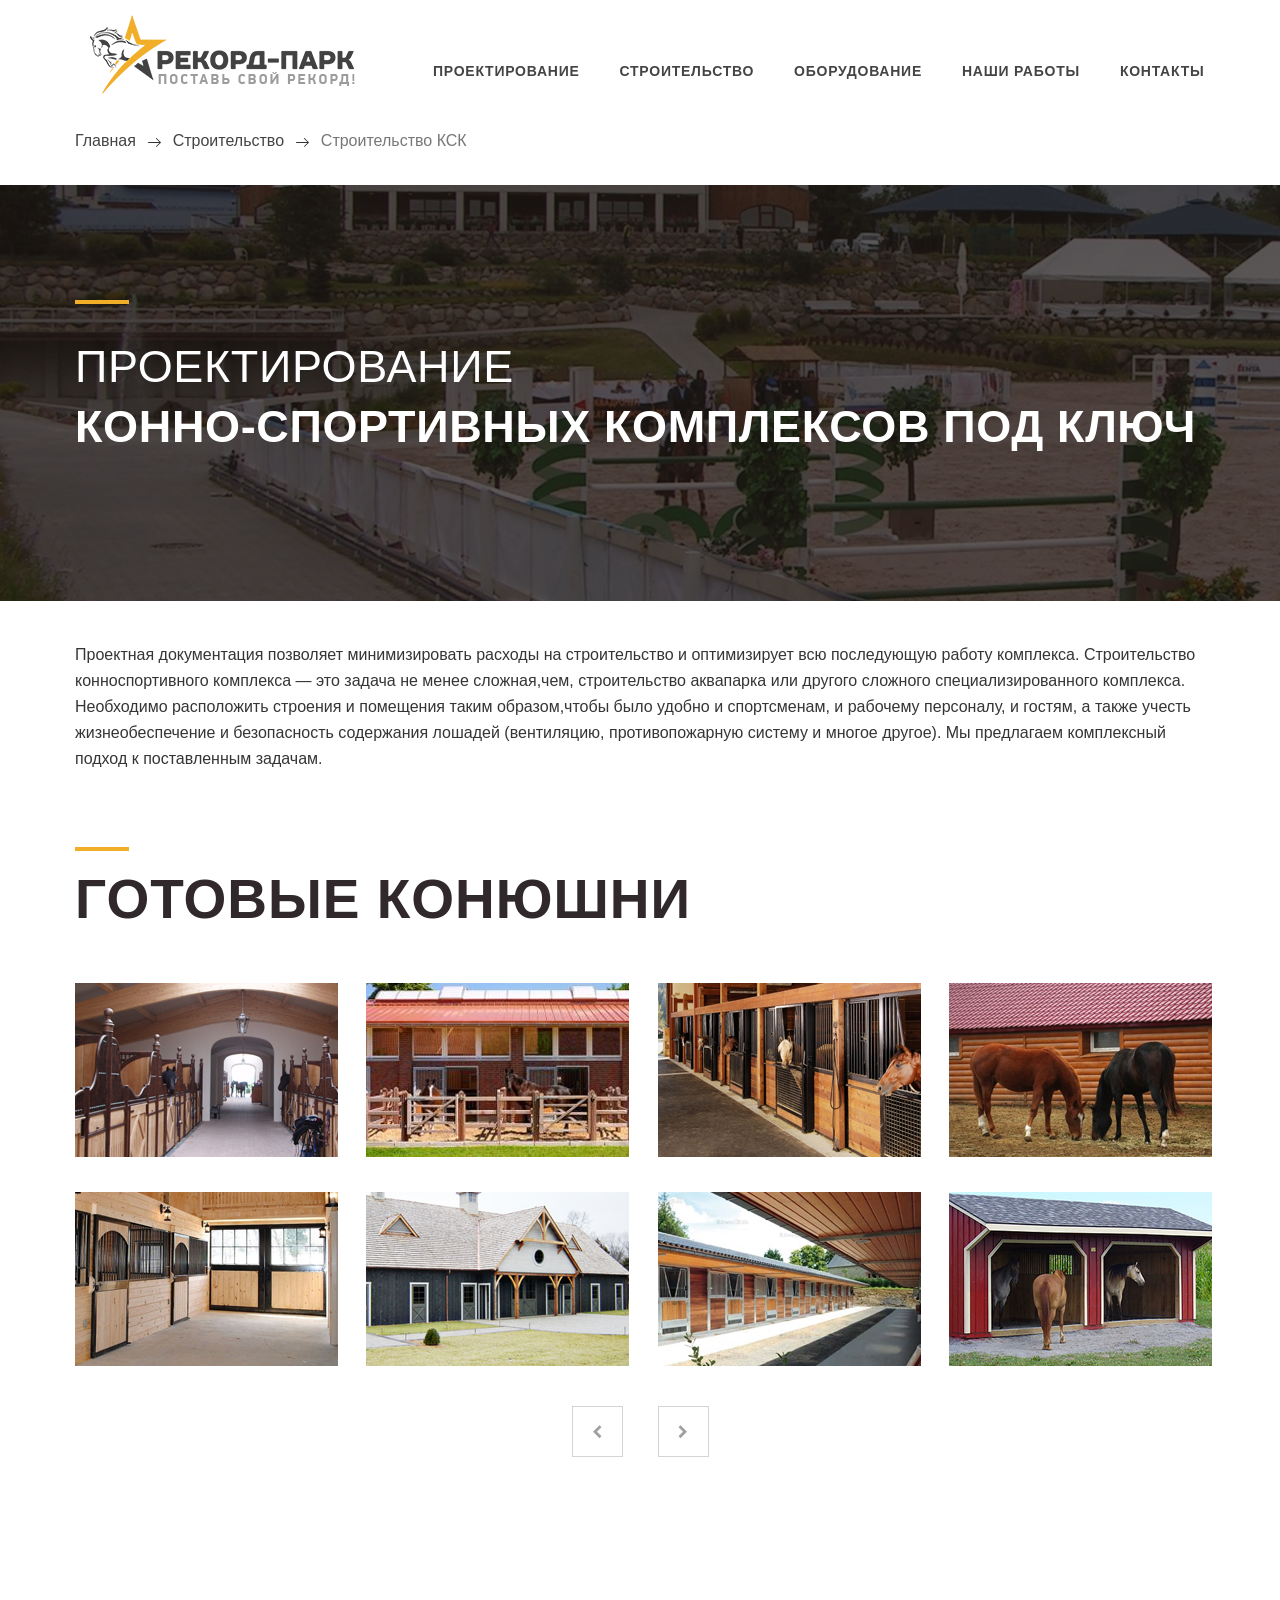
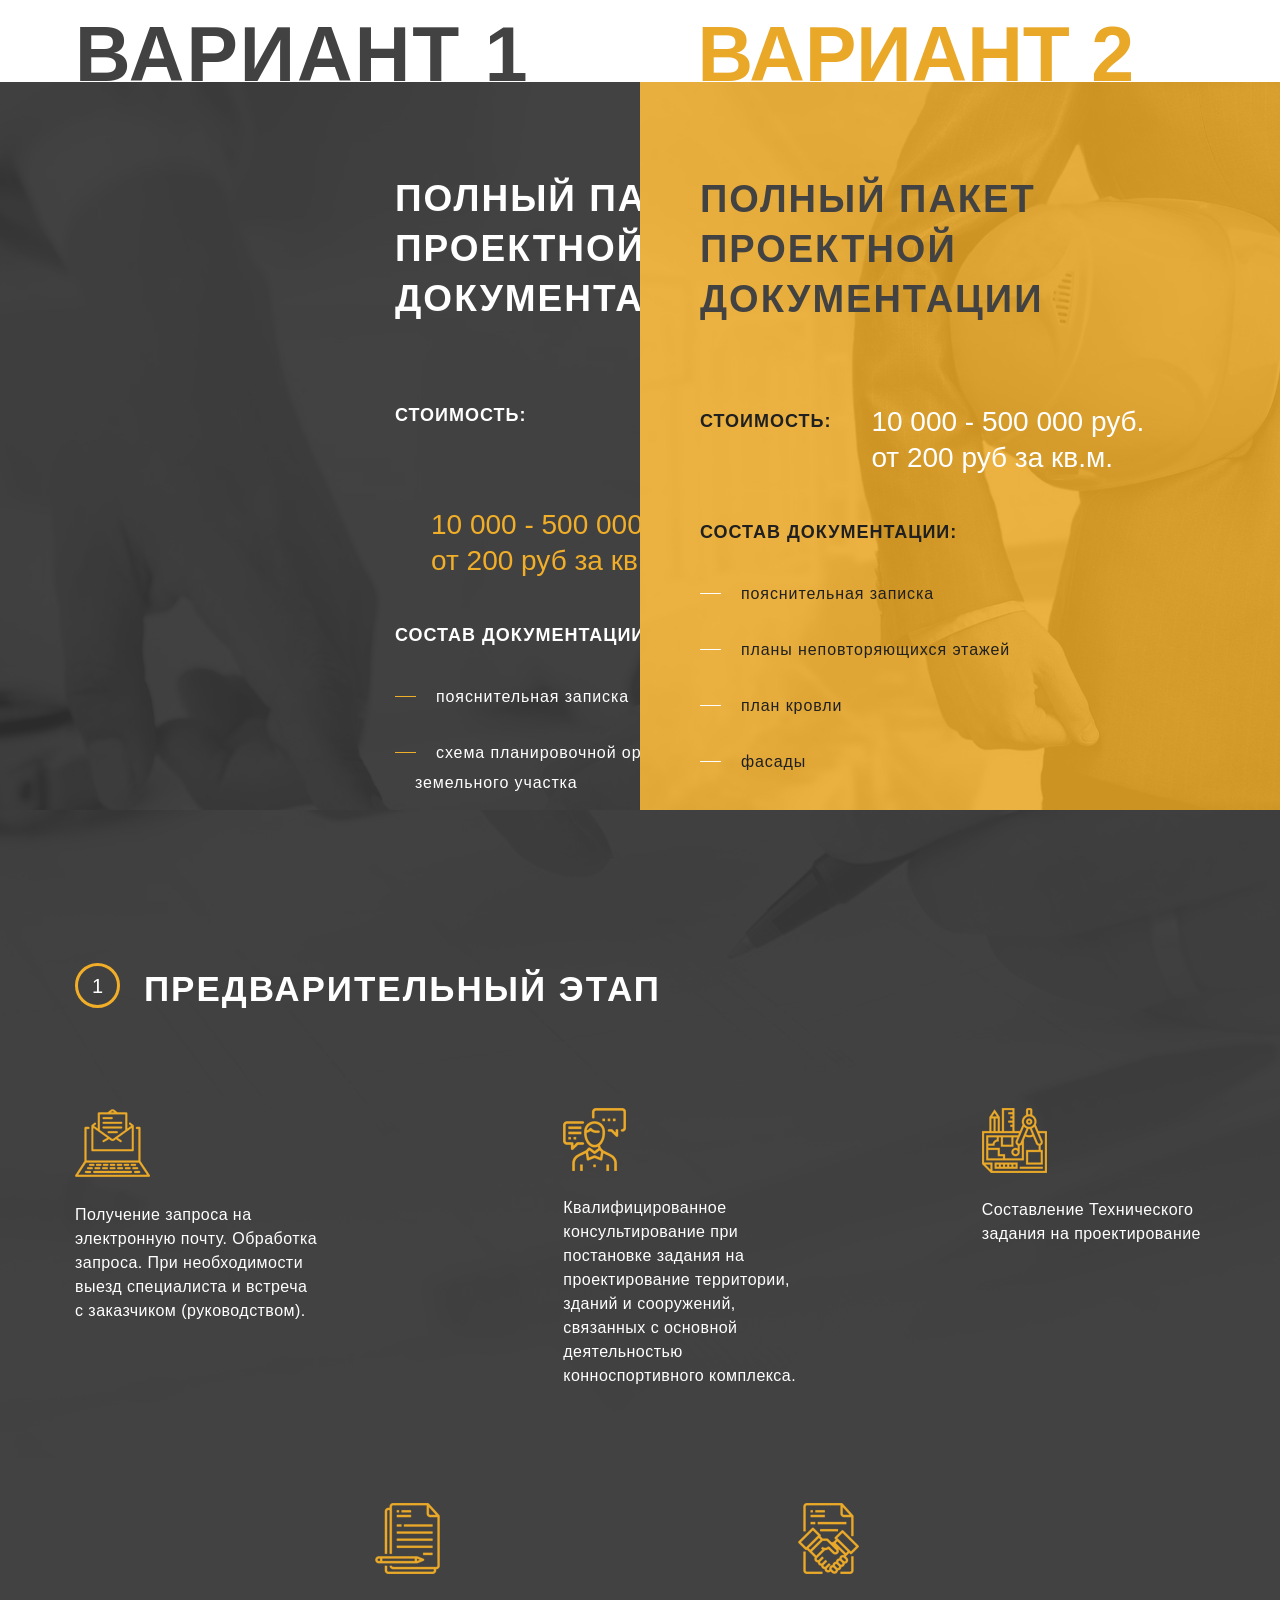
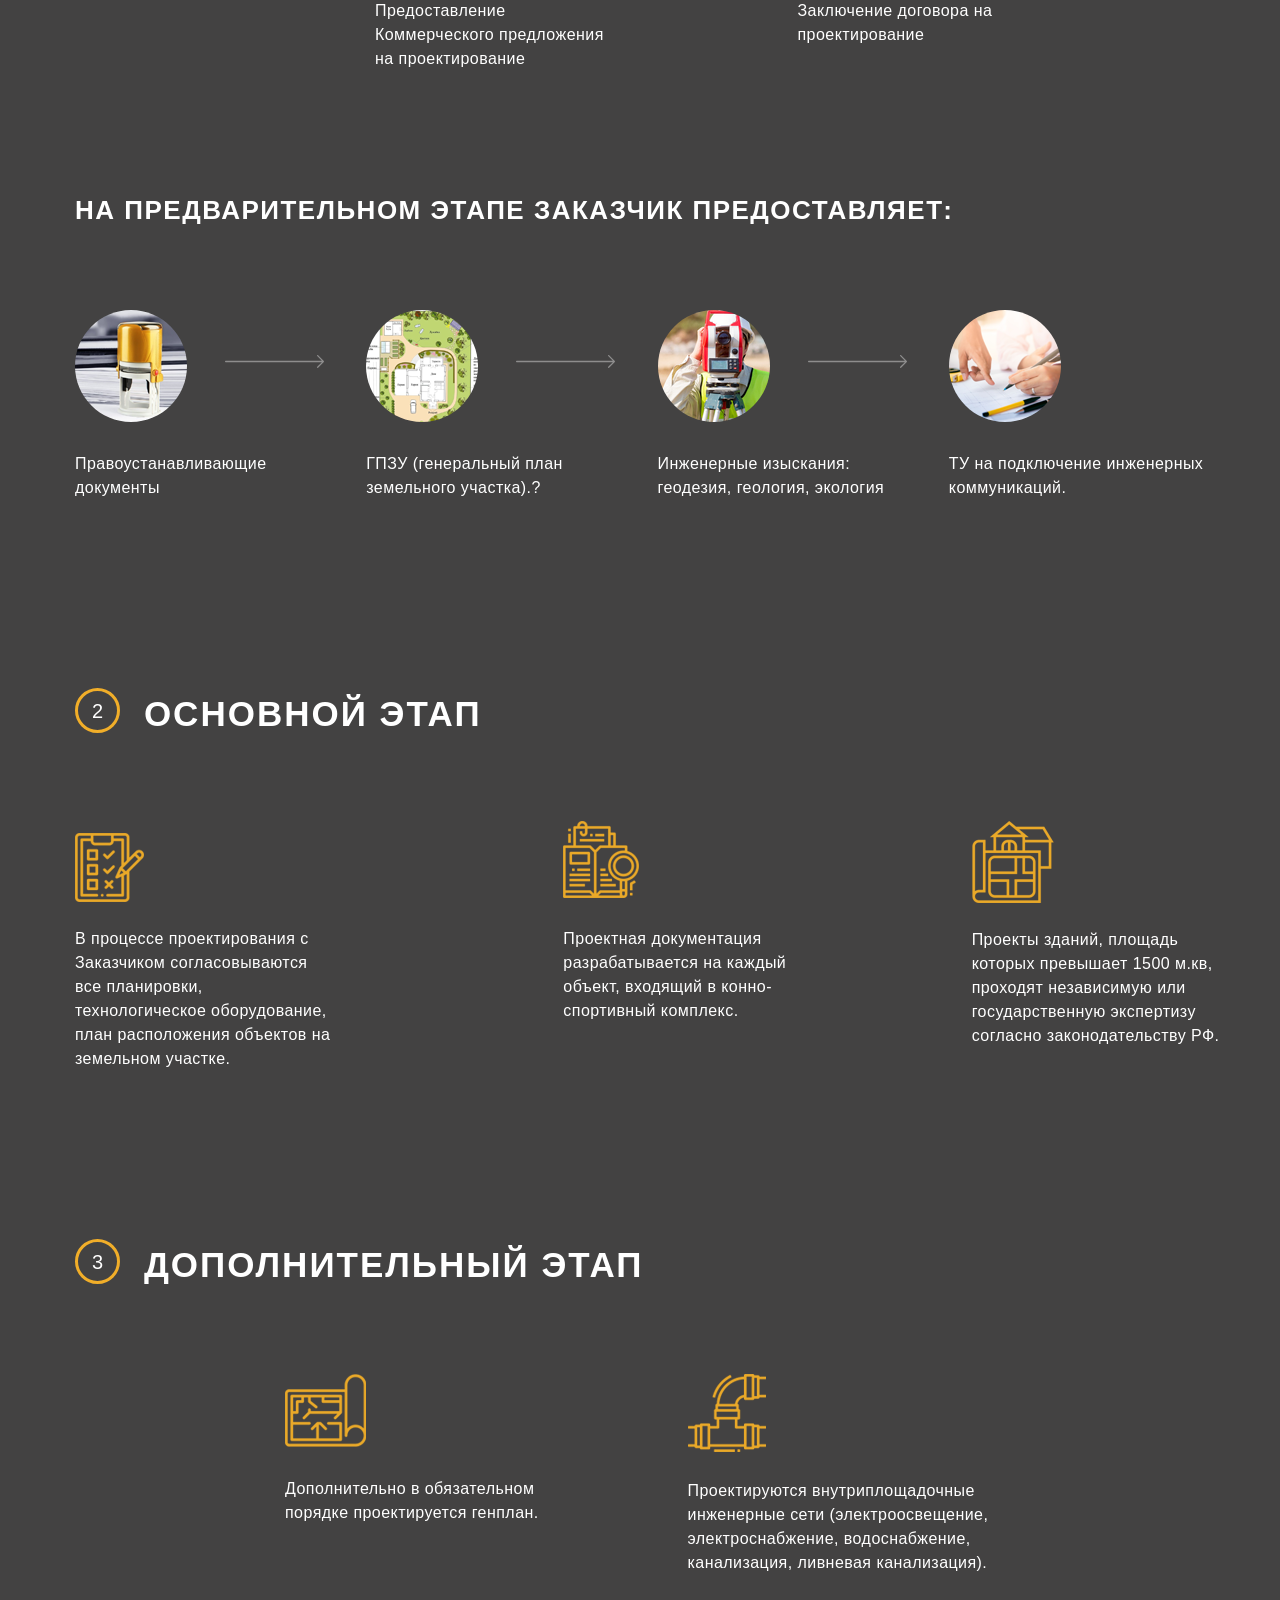
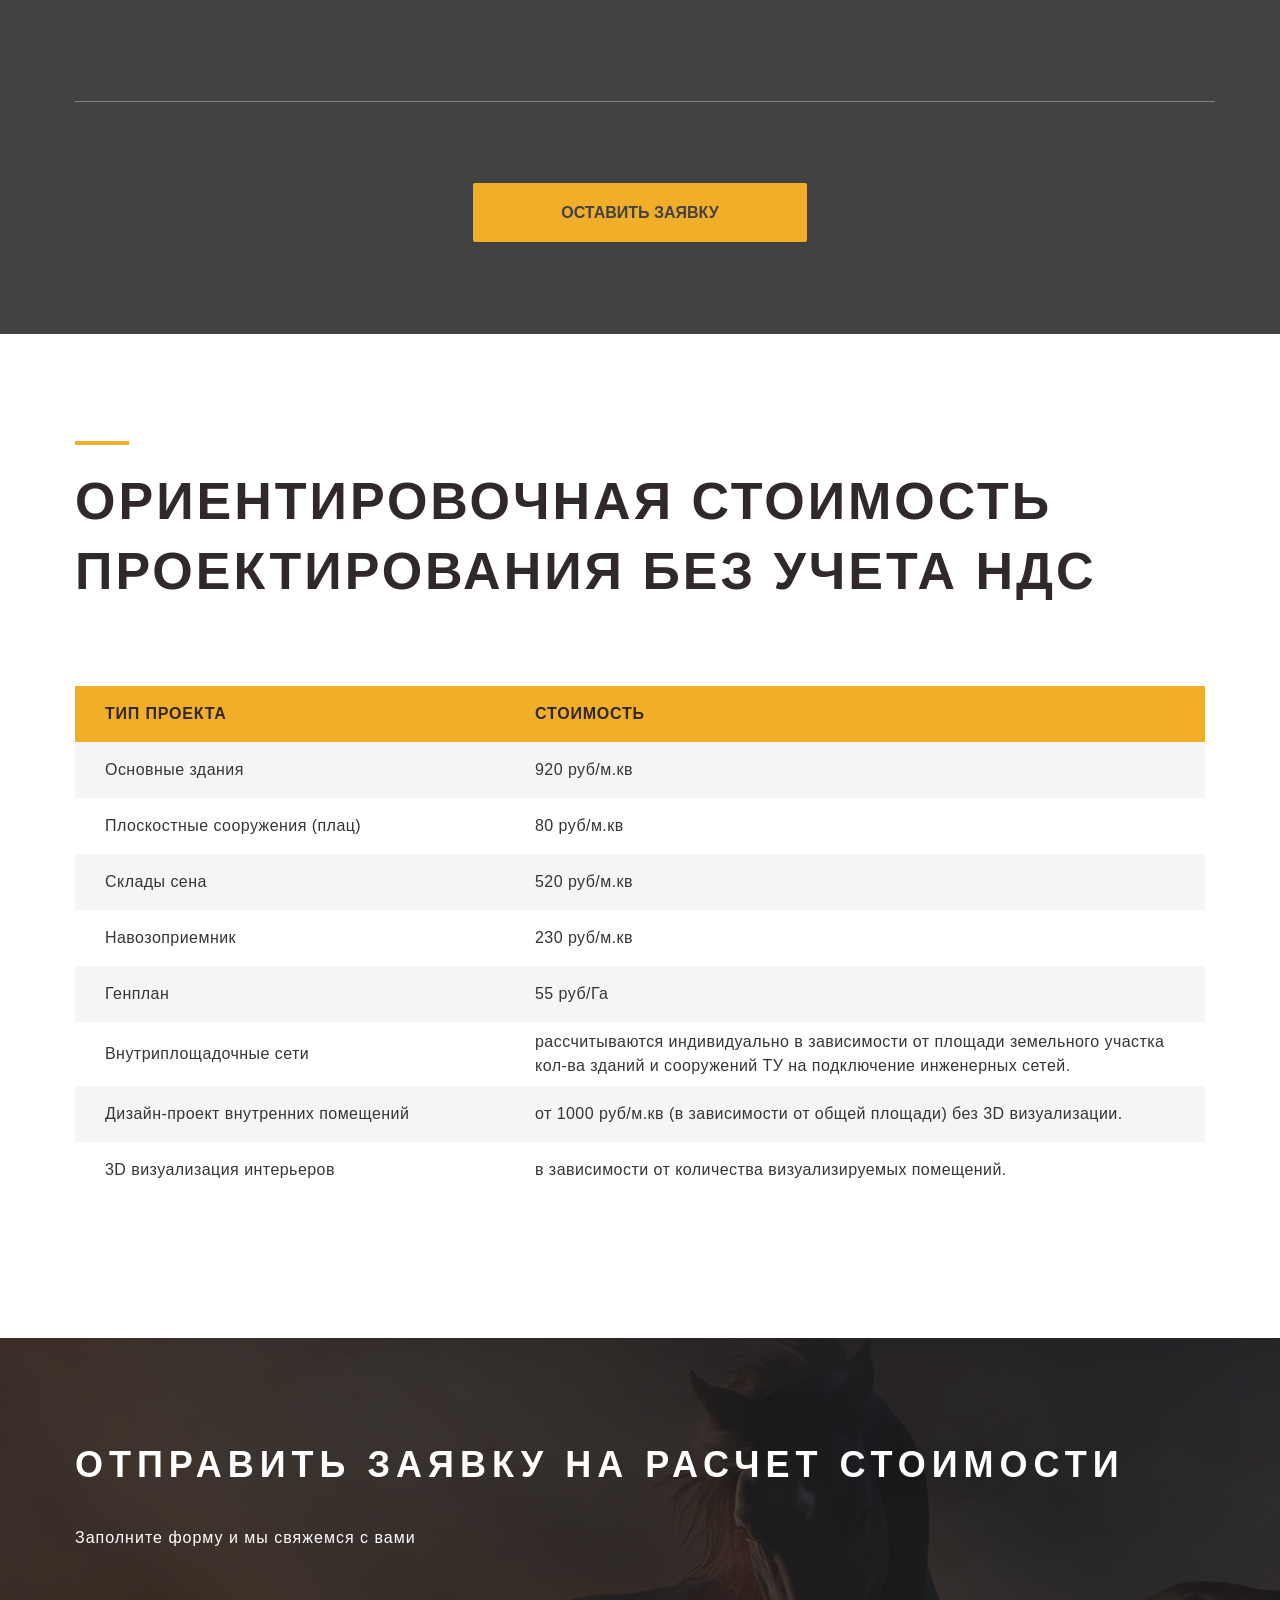
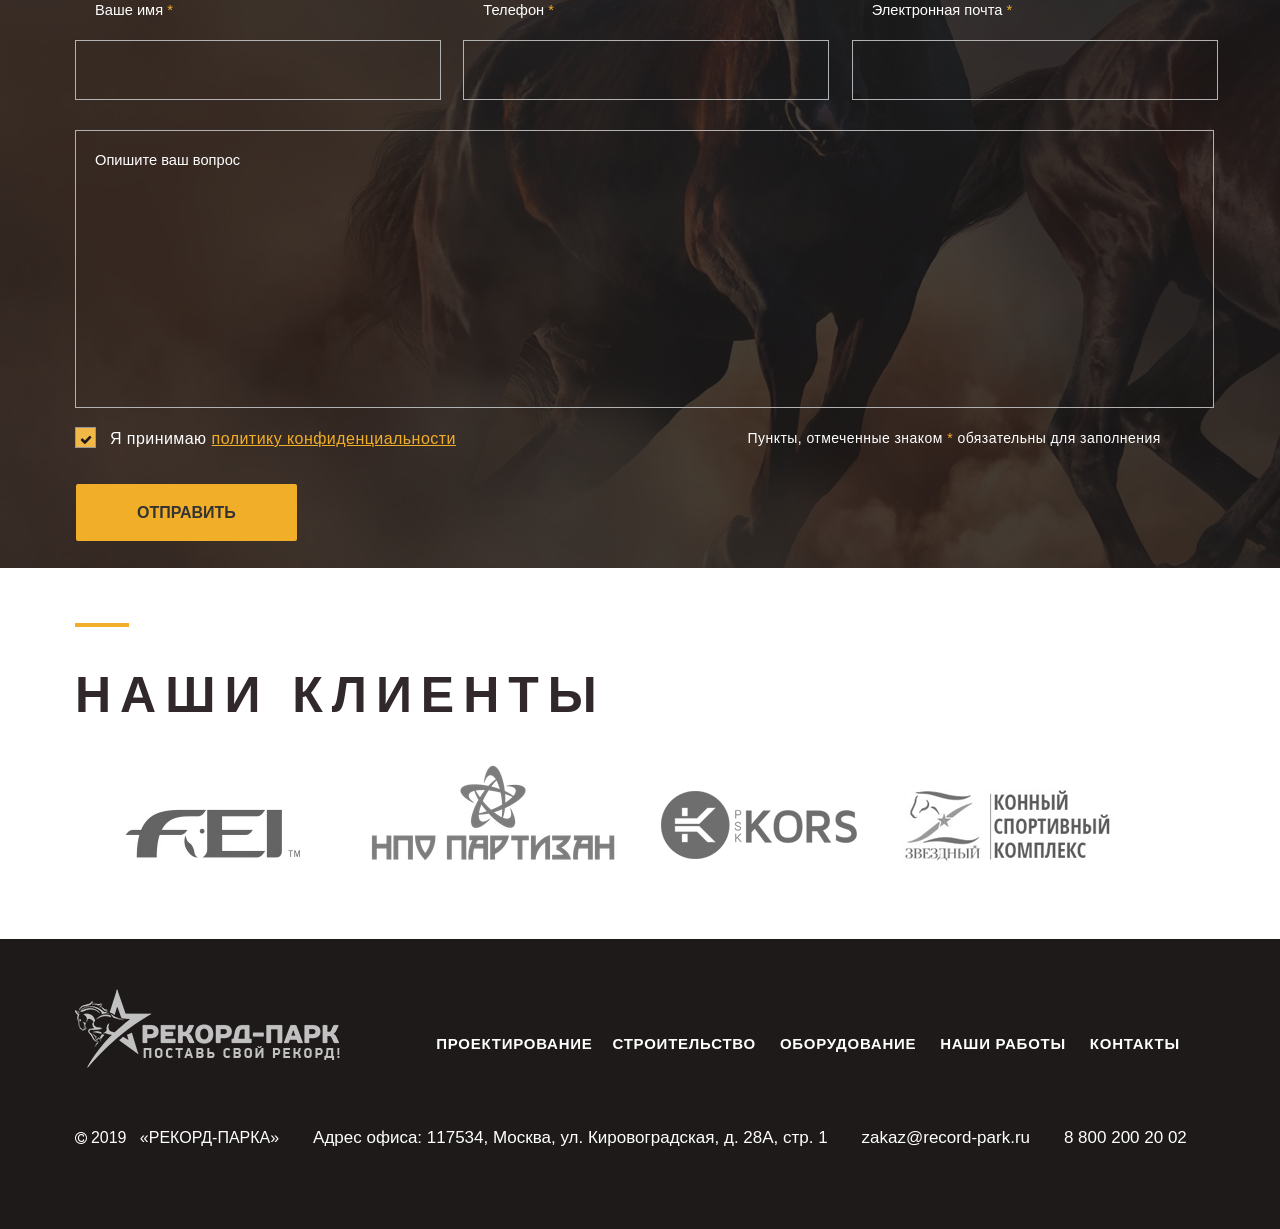
==== commit ce89ed46: "Add files via upload" ====
--- a/index.html
+++ b/index.html
@@ -1,404 +1,580 @@
-<!DOCTYPE html>
-<html lang="ru">
-<head>
-    <meta charset="UTF-8">
-    <meta name="viewport" content="width=device-width, initial-scale=1.0">
-    <meta http-equiv="X-UA-Compatible" content="ie=edge">
-    <title>ItMaestro</title>
-    <link rel="stylesheet" href="https://stackpath.bootstrapcdn.com/bootstrap/4.3.1/css/bootstrap.min.css" integrity="sha384-ggOyR0iXCbMQv3Xipma34MD+dH/1fQ784/j6cY/iJTQUOhcWr7x9JvoRxT2MZw1T" crossorigin="anonymous">
-
-    <link href="https://fonts.googleapis.com/css?family=Nanum+Gothic&display=swap" rel="stylesheet">
-    <link rel="stylesheet" href="https://stackpath.bootstrapcdn.com/font-awesome/4.7.0/css/font-awesome.min.css">
-    
-    <link rel="stylesheet" href="css/style.css">
-    <link rel="stylesheet" href="https://cdnjs.cloudflare.com/ajax/libs/animate.css/3.7.2/animate.min.css">
-</head>
-<body>
-        <header id="header">
-			
-			
-			
-                <div class="uk-sticky-placeholder" style="height: 90px; margin: 0px;"><div class="uk-hidden-small" data-uk-sticky="{top: -250, animation: 'uk-animation-slide-top'}" style="margin: 0px;">
-                    <div class="uk-grid">
-                        <div class="uk-width-1-1">
-                            <div class="container container-center">
-                                
-                            <div class="uk-float-left"><a title="Instagram" target="_blank" href="https://www.instagram.com/webdesign.uiux/" rel="nofollow"><img src="css/images/insta.svg"  alt="vk"></a> <a title="Вконтакте" target="_blank" href="https://vk.com/sozdanye_saytow" rel="nofollow"><img src="css/images/vk.svg" alt="facebook"></a> <a class="mail" href="mailto:info@itmaestro.ru" rel="nofollow">info@itmaestro.ru</a></div>
-                            <!--<div class="uk-float-right lang"><a href="">ru</a><a href="">eng</a></div> -->
-                            <!--<div class="uk-float-right lang"><span>ru</span><span >eng</span></div>-->
-                            <div class="uk-float-right mess"><a title="Начать чат в WhatsApp" target="_blank" href="http://msng.link/wa/380632664162" rel="nofollow"><img src="css/images/whatsapp.svg" alt="whatsapp"></a> <a title="Начать чат в Telegram" target="_blank" href="https://t.me/itmaestro" rel="nofollow"><img src="css/images/telega.svg" alt="telegram"></a> <a title="Начать чат в Viber" class="mail" href="http://msng.link/vi/380632664162" rel="nofollow"><img src="css/images/viber.svg" alt="viber"></a></div>
-                            
-                            
-    
-    
-    
-                            
-                        
-                        </div>
-                    </div>
-                    <div class="uk-width-1-1">
-                        <div class="container container-center">
-                            
-                            
-                            <nav class="uk-navbar">
-                                
-                                <ul class="uk-navbar-nav">
-                                    <li class="uk-parent " data-uk-dropdown="">
-                                        <a data-content="Сайты" href="/"><span>Сайты</span></a>
-                                        
-                                    </li>
-                                    <li><a data-content="Дизайн" href="/razrabotka-dizajna-sajta/"><span>Дизайн</span></a></li>
-                                    <li><a data-content="Логотипы" href="/razrabotka-logotipa/"><span>Логотипы</span></a></li>
-                                    
-                                                                    <li class="uk-parent " data-uk-dropdown="">
-                                        <a data-content="Портфолио" href="/portfolio/"><span>Портфолио</span></a>
-                                        
-                                    </li>
-                                </ul>
-                                
-                                <div class="uk-navbar-flip">
-                                    
-                                    <ul class="uk-navbar-nav">
-                                        <li><a data-content="Отзывы" href="/otzyvy/"><span>Отзывы</span></a></li>
-                                        <li><a data-content="О компании" href="/o-kompanii/"><span>О компании</span></a></li>
-                                        <li><a data-content="Контакты" href="/kontakty/"><span>Контакты</span></a></li>
-                                        <li><a data-content="Статьи" href="/category/blog/"><span>Статьи</span></a></li>
-                                    </ul>
-                                    
-                                </div>
-                                
-                                <div class="uk-navbar-content uk-navbar-center logotop"><a href="/"><img src="images/logo.svg" alt="logo itmaestro"></a></div>
-                                
-                            </nav>
-                                                </div>
-                        
-                    </div>
-                </div>
-            </div></div>
-            
-        </header>
-<section class="banner">
-    <div class="partup"></div>
-    <div class="partdown"></div>
-    
-    
-    <div class=" maintextpart">
-            <div class="container ">
-                
-                
-                <p class="maintit">Хотите лучший сайт <br>в своей сфере?</p>
-                                    <p class="cons">Получите бесплатную консультацию от эксперта!</p>
-                <p class="withbut"><a href="#footer" class="uk-button but" data-uk-smooth-scroll="">Бесплатная консультация</a></p>
-                
-                <div class="centerbl">
-                    <div class="preim1">Более <br><span>440</span> <br>проектов</div>
-                    <div class="preim2">Работаем  <br>с <span>2010</span> <br> года</div>
-                    <img src="images/line.png" alt="Преимущества">
-                </div>
-                                    
-            </div>
-        </div>
-
-
-</section>
-
-<section id="why_we">
-        <div class="container">
-            <div class="header text-center">
-                <h2 >Почему мы</h2>
-            </div>
-<div class="row d-flex justify-content-between">
-    <div class="md-4">
-        <div class="adv1" >
-            <img class="adv1-img" src="images/icon_2.svg" alt="Никогда не срываем сроки">
-            <div class="adv1-body">
-              <h5 class="adv1-title">Никогда не <br> срываем сроки</h5>
-            </div>
-          </div>
-    </div>
-    <div class="md-4">
-        <div class="adv3">
-            <div class="beststudio">
-            <div>Best Studio</div>
-            <div>2018</div>
-        </div>
-        </div>
-    </div>
-    <div class="md-4">
-        <div class="adv2 " >
-            <img class="adv2-img" src="images/icon_1.svg" alt="Сертифицированная команда">
-            <div class="adv2-body">
-              <h5 class="adv2-title">Сертифицированная <br> команда</h5>
-            </div>
-          </div>
-    </div>
-</div>
-        </div>
-    </div>
-</section>
-
-<section id="services">
-    <div class="container">
-        <div class="header-tit text-center">
-            <h2>Услуги</h2>
-        </div>
-        <div class="blocks">
-                <div class="uk-hidden-small">
-                    
-                </div>
-                <div class="itmserv">
-                    <h3>Создание сайтов</h3>
-                                                
-                    <p>Разрабатываем под ключ интернет магазины, landing page, сайты-визитки, корпоративные, порталы, а так же индивидуальные решения любой сложности</p>
-                                                
-                </div>
-                
-                <div class="uk-hidden-small">
-                </div>
-                <div class="uk-hidden-small">
-                </div>
-                <div class="itmserv withelk">
-                    <h3>Веб-дизайн</h3>
-                    
-                                                
-                    <p>Анализируем сферу, проектируем структуру и реализовываем уникальный дизайн для вашего проекта, под любые требования - до полного удовлетворения</p>
-                                            </div>
-                <div class="itmserv ">
-                    <h3>Разработка логотипа</h3>
-                    
-                                                
-                    <p>Логотипы любой сложности, приводящие в состояние эйфории даже самого капризного клиента. А так же бренд бук под ключ</p>
-                                                
-                    
-                </div>
-                <div class="itmserv">
-                    <h3>Доработка сайтов</h3>
-                    
-                                                
-                    <p>Используем: PHP, Laravel, Python, JS, ReactJS, AngularJs, Node.js, MySQL, HTML5, CSS 3, Less, Sass. А так же доработки на популярных CMS: Wordpress, Opencart, 1С-Битрикс, Django и др.</p>
-                                                
-                    
-                    
-                    
-                </div>
-                
-                
-                
-                <div class="itmserv withhand">
-                    <h3>Техническая поддержка</h3>
-                    
-                                                
-                    <p>Ежемесячный комплекс работ для поддержания работоспособности, безопасности и быстродействия Вашего проекта. Мгновенное реагирование на любые сбои</p>
-                                                
-                    
-                </div>
-                <div class="uk-hidden-small">
-                </div>
-                <div class="uk-hidden-small">
-                </div>
-                <div class="itmserv">
-                    <h3>SEO-продвижение</h3>
-                    
-                                                
-                    <p>Проводим аудит, составляем план на ближайшие месяца и выполняем регулярный комплекс работ по оптимизации вашего проекта в топ выдачи по ключевым запросам в Google и Яндекс</p>
-                                                
-                    
-                </div>
-                
-                <div class="itmserv">
-                    <h3>Мобильный дизайн</h3>
-                    
-                                                
-                    <p>Анализируем сферу и конкурентов, проектируем структуру, расположение элементов приложения. Реализуем визуальное оформление </p>
-                                                
-                    
-                </div>
-                
-            </div>
-        </div>
-    
-</section>
-
-
-<section id="price">
-    
-        <div class="container ">
-                <div class="header-tit text-center">
-                    <h2 class="price_header">Тарифы</h2></div>             
-        
-
-        <div class="row">
-            <div class="col-md-3">
-                    <div class="package">
-                           <div>
-                            <p class="paktitle">"Бизнес"</p>
-                            <p class="pakdesc">Сайт на основе<br> готового дизайна <br>из каталога -  1 день</p>
-                            <p class="pakpric poob"><span class="ot">от</span> <span class="maincen">9 990</span> <span class="rub">₽</span></p>
-                            <p class="pakpricdol"><span class="defdol">~</span> 150 <span class="defdol">$</span></p>
-                            <p class="pakbut"><button class="uk-button ">Выбрать сайт</button></p>
-                        </div>
-                    </div>
-            </div>
-            <div class="col-md-3">
-                    <div class="package">
-                            <div>
-                            <p class="paktitle">"Элитный"</p>
-                            <p class="pakdesc">Разработка сайта с <br>индивидуальным <br>дизайном</p>
-                            <p class="pakpric"><span class="ot">от</span> <span class="maincen">89 000</span> <span class="rub">₽</span></p>
-                            <p class="pakpricdol"><span class="defdol">~</span> 1350 <span class="defdol">$</span></p>
-                            <p class="pakbut"><button class="uk-button " data-uk-modal="{target:'#tar1',center:true}">Подробнее</button></p>
-                        </div>
-                    </div>
-            </div>
-            <div class="col-md-3">
-                    <div class="package">
-                        <div>
-                            <p class="paktitle">"Президент"</p>
-                            <p class="pakdesc">Разработка сайта с <br>Индивидуальный<br>vip дизайном (UX и UI)<br></p>
-                            <p class="pakpric"><span class="ot">от</span> <span class="maincen">190 000</span> <span class="rub">₽</span></p>
-                            <p class="pakpricdol"><span class="defdol">~</span> 2990 <span class="defdol">$</span></p>
-                            <p class="pakbut"><button class="uk-button " data-uk-modal="{target:'#tar2',center:true}">Подробнее</button></p>
-                        </div>
-                    </div>
-            </div>
-            <div class="col-md-3 ">
-                    <div class="package">
-                        <div>
-                            <p class="paktitle">"Персональный"</p>
-                            <p class="pakdesc">Индивидуальный<br> дизайн<br> Анимации</p>
-                            <p class="pakpric poobs">После обсуждения</p>
-                            <!--<p class="pakpricdol"><span class="defdol">~</span> 255 <span class="defdol">$</span></p>-->
-                            <p class="pakbut"><button class="uk-button " data-uk-modal="{target:'#tar3',center:true}">Подробнее</button></p>
-                        </div>
-                    </div>
-   </div>
-        </div>
-    </div>
-</section>
-
-<section id="congrats"><div class="withowl">
-        <div class="owl"></div></div>
-   <div class="container">
-
-        <h2 class=" header-title ">Благодарности</h2>
-       <div class="row">
-       <div class="col-md-5">
-           <div class="photo">
-<img src="css/images/strl.png " class="strl" alt="strl">      
-<img src="css/images/energystudio.png" alt="energystudio">
-<img src="css/images/strr.png " class="strr" alt="strr"> 
-</div>
-</div>
-<div class="col-md-7">
-        <div class="descr">
-                <p class="feedtitle"><span>клиент:</span><br> Moscow - Танцевальная фитнес-студия
-                    «Energy»</p>
-                    <div id="otz4" class="feedmain"><p>Танцевальная фитнес-студия Energy в лице руководителя выражает огромную благодарность Веб студии ITmaestro за настоящий профессионализм, качество и скорость в разработке сайта нашей студии. <br>Всё было сделано чётко в сроки! Сайт очень удобен и понятен, а навигация обладает значительными функциональными возможностями!<br> Мы благодарны Вам за Ваше умение не только выслушать, но и понять наши пожелания по дизайну сайта...</p></div>
-                    <div class="allfeed">
-							<div>
-								<a href="" class="uk-button bigbut">Еще отзывы</a>
-							</div>
-						</div>
-                </div>
-       </div>
-       </div>
-</div>
-</section> 	
-
-<footer id="footer">
-<div class="text_home">
-    <div class="container">
-        <div class="row">
-            <div class="col-md-12">
-                    <div class="card example-1 scrollbar-deep-purple bordered-deep-purple thin">
-                            <div class="card-body">
-                  <h1>Заказать сайт</h1>
-                  <p>Разработка сайтов - это основное направление веб студии ITmaestro.</p>
-                  <p>Более 6 лет назад мы начали простыми фрилансерами, добившись колоссальных успехов в рамках удаленной работы - решили организовать команду для реализации проектов наших клиентов по всему миру. Поработав с нами, вы узнаете, что на самом деле означает <strong>качественный сервис</strong> и когда цена действительно соответствует качеству.</p>
-                  <p>Хотите крутой сайт, лучший в своей нише? Мы предлагаем различные услуги в сфере веб-дизайна, программирования и Интернет маркетинга, такие как проектирование структуры, дизайна, разработки веб проектов любой сложности и дальнейшее продвижение.</p>
-                  <p>Для каждого клиента мы выполняем проект как для себя, независимо от его стоимости, так как дорожим своей репутацией и рассчитываем на дальнейшее сотрудничество. Именно поэтому, каждый клиент студии ITmaestro остается доволен и рекомендует нас своим знакомым.</p>
-                  <p>C примерами работ, Вы можете ознакомиться в разделе <a rel="nofollow" href="/portfolio/">"Портфолио"</a>, а так же в нашем, самом крупном сообществе по веб-дизайну <a rel="nofollow" href="https://vk.com/sozdanye_saytow" target="_blank">ВКонтакте</a>. Там же Вы найдете десятки отзывов довольных клиентов и сможете оставить свой, после работы с нами.</p>
-                  <h2>Этапы разработки:</h2>
-                  <ol>
-                        <li>Предоставление всей необходимой информации для разработки</li>
-
-                        <li>Создание макетов и утверждение заказчиком</li>
-
-                        <li>Проектирование дизайна</li>
-
-                        <li>Верстка дизайна и подключение функционала</li>
-
-                        <li>Бесплатное обучение по работе с сайтом</li>
-
-                        <li>Продвижение сайта в поисковых системах и техническая поддержка беспрерывной работоспособности проекта</li>
-                    </ol>
-                    <h2>CMS и технологии для управления проектом</h2>
-                    <p>Если клиент не знаком с функциональными особенностями CMS систем, то в зависимости от тематики, сложности проекта, мы самостоятельно подбираем систему управления сайтом, а в конце реализации - предоставляем детальные инструкции по редактирования контента.</p>
-                    <p>Для интуитивно понятного редактирования контента мы используем следующие системы:</p>
-                    <ul>
-                            <li>1C-Битрикс</li>
-
-                            <li>Wordpress</li>
-
-                            <li>Joomla</li>
-
-                            <li>Opencart</li>
-                        </ul>
-                        <h2>Формирование стоимости</h2>
-                        <p>В нашей веб-студии нет фиксированных цен на услуги, так как стоимость рассчитывается на основе технического задания или примеров понравившихся вам сайтов, структуры и дизайна конкурентов.</p>
-                        <p>Если у вас нет времени на написание технического задания или Вы просто не знакомы с данной процедурой - мы готовы вам помочь, с минимальными временными затратами. Напишите нам сообщение на почту <a href="mailto:info@itmaestro.ru" rel="nofollow">info@itmaestro.ru</a>. В письме укажите интересующую Вас услуги, пожелания, примеры понравившихся работ и мы проконсультируем Вас абсолютно <b>бесплатно</b>, сформируем стоимость на услуги.</p>   
-                    </div>         
-                            </div> 
-            </div>
-            <div class="col-md-12 ">
-<div class="footer_title">
-        <p class="lasttit">Нужен крутой сайт? <span><span class="def">—</span> Заполните форму связи и мы свяжемся с вами в ближайшее время!</span></p>
-</div>
-
-<div class="forbotcont formbot">
-<div class="podl"></div>
-<div class="contyeti"><img class="yetibot" src="css/images/yetibotmord.gif" alt="Иллюстрация йети с анимацией"></div>
-                                       
-
-        <div class="innerform">
-            <form id="footform">
-                <input type="hidden" name="url" value="https://itmaestro.ru/">
-                <p class="firstline">Здравствуйте, ITmaestro!</p>
-
-                <p>Меня зовут <input class="sscf-input" type="text" id="name" name="name" required=""> и я хочу узнать:</p>
-
-                <p>
-                <textarea name="mes"></textarea></p>
-
-                <p class="contline">Ожидаю ответ на почту <input class="sscf-input" pattern="[a-z0-9._%+-]+@[a-z0-9.-]+\.[a-z]{2,4}$" type="email" id="mail" name="mail"> или в <input class="sscf-input" type="text" id="skype" name="skype"></p>
-
-                <div class="otvet"></div>
-
-                <p class="linebut"><button class="uk-button bigbut">Отправить</button></p>
-            </form>
-            
-        </div>
-    </div>
-                </div>
-        </div>
-     
-    </div>
-</div>
-</footer>
-
-
-
-
-
-
-
-
-
-
-
-<script src="https://code.jquery.com/jquery-3.3.1.slim.min.js" integrity="sha384-q8i/X+965DzO0rT7abK41JStQIAqVgRVzpbzo5smXKp4YfRvH+8abtTE1Pi6jizo" crossorigin="anonymous"></script>
-<script src="https://cdnjs.cloudflare.com/ajax/libs/popper.js/1.14.7/umd/popper.min.js" integrity="sha384-UO2eT0CpHqdSJQ6hJty5KVphtPhzWj9WO1clHTMGa3JDZwrnQq4sF86dIHNDz0W1" crossorigin="anonymous"></script>
-<script src="https://stackpath.bootstrapcdn.com/bootstrap/4.3.1/js/bootstrap.min.js" integrity="sha384-JjSmVgyd0p3pXB1rRibZUAYoIIy6OrQ6VrjIEaFf/nJGzIxFDsf4x0xIM+B07jRM" crossorigin="anonymous"></script>
-</body>
-</html>
-
+<!DOCTYPE html>
+<html lang="ru">
+<head>
+    <meta charset="UTF-8">
+    <meta name="viewport" content="width=device-width, initial-scale=1.0">
+    <meta http-equiv="X-UA-Compatible" content="ie=edge">
+    <title>Document</title>
+    <link rel="stylesheet" href="css/style.css">
+    <link rel="stylesheet" href="css/uikit.min.css">
+    <link rel="stylesheet" href="css/components/sticky.almost-flat.min.css">
+    <script src="js/jquery-3.4.1.min.js"></script>
+    <script src="js/uikit.min.js"></script>
+    <script src="js/components/sticky.min.js"></script>
+</head>
+<body>
+<header>
+      <div class="uk-container uk-container-center uk-margin-top">
+          <div class="uk-grid">
+              <div class="uk-width-1-1">
+                  <nav class="uk-navbar" data-uk-sticky="{clsactive: 'uk-navbar-attached','position:absolute', top: -100}">
+                      <a href="#" class="uk-navbar-brand"><img src="/css/img/logo.png" alt="footer-logo"></a>
+                          <ul class="uk-navbar-nav">
+                              <li><a href="#t1" id="the">ПРОЕКТИРОВАНИЕ</a></li>
+                              <li><a href="#t2">СТРОИТЕЛЬСТВО</a></li>
+                              <li><a href="#t3">ОБОРУДОВАНИЕ</a></li>
+                              <li><a href="#t4">НАШИ РАБОТЫ</a></li>
+                              <li><a href="#t5">КОНТАКТЫ</a></li>
+                          </ul>
+                     
+                  </nav>
+              </div>
+          </div>
+      </div>
+</header>
+<main>
+<section class="block">
+  <div class="uk-container uk-container-center">
+      <div class="uk-grid">
+     <div class="uk-width-1-1">
+      <div class="navigatia">
+          <h4>Главная</h4>
+          <img src="/css/img/arrowright.svg" alt="arrow">
+          <h4>Строительство</h4>
+          <img src="/css/img/arrowright.svg" alt="arrow">
+          <h4><span>Строительство КСК</span></h4> 
+      </div>
+     </div>
+  </div>
+</section>
+ <section class="block1" id="t1">
+            
+<div class="uk-grid">
+    <div class="uk-width-1-1">
+        <div class="uk-container uk-container-center">
+                      <span class="under"></span>
+                <h1 class="main-title"><span class="text-thin">Проектирование</span> <br>Конно-спортивных комплексов под ключ</h1>
+            
+            </div>
+        </div>
+        <div class="uk-width-1-1">
+            <div class="uk-container uk-container-center">
+                
+                    <p class="desc">Проектная документация позволяет минимизировать расходы на строительство и оптимизирует всю последующую работу комплекса. Строительство конноспортивного комплекса — это задача не менее сложная,чем, строительство аквапарка или другого сложного специализированного комплекса. Необходимо расположить строения и помещения таким образом,чтобы было удобно и спортсменам, и рабочему персоналу, и гостям, а также учесть жизнеобеспечение и безопасность содержания лошадей (вентиляцию, противопожарную систему и многое другое). Мы предлагаем комплексный подход к поставленным задачам.  </p>
+                </div>
+            </div>    
+        </div>
+    </div>
+</div>
+</section>
+<section class="block2" id="t2">
+        <div class="uk-grid">
+            <div class="uk-width-1-1">
+                <div class="uk-container uk-container-center">
+                    <span class="under2"></span>
+                     <h1 class="h2-title">ГОТОВЫЕ КОНЮШНИ</h1>
+               </div>
+            </div>
+            </div>
+                            <div class="uk-container uk-container-center">
+        <div class="uk-grid "data-uk-grid-margin>
+            <div class="uk-width-1-4">
+           
+                    <img class="img-grow"src="css/img/gallery/img2.png" alt="gallery">
+                
+            </div>
+            <div class="uk-width-1-4">
+                    <img class="img-grow"src="css/img/gallery/img1.png" alt="gallery">
+                </div>
+                <div class="uk-width-1-4">
+                        <img class="img-grow"src="css/img/gallery/img3.png" alt="gallery">
+                    </div>
+                    <div class="uk-width-1-4">
+                            <img class="img-grow"src="css/img/gallery/img4.png" alt="gallery">
+                        </div>
+
+                        <div class="uk-width-1-4 ">
+           
+                                <img class="img-grow"src="css/img/gallery/img5.png" alt="gallery">
+                            
+                        </div>
+                        <div class="uk-width-1-4 ">
+                                <img class="img-grow"src="css/img/gallery/img6.png" alt="gallery">
+                            </div>
+                            <div class="uk-width-1-4 ">
+                                    <img class="img-grow"src="css/img/gallery/img7.png" alt="gallery">
+                                </div>
+                                <div class="uk-width-1-4 ">
+                                        <img class="img-grow"src="css/img/gallery/img8.png" alt="gallery">
+                                    </div>
+ </div>
+            </div>
+
+            <div class="uk-container uk-container-center ">
+           <div class="uk-grid " >
+             <div class="uk-width-1-2 ">
+                           <div class="rec-box uk-align-right"><i class="uk-icon-chevron-left "></i></div>
+                   </div>
+                   <div class="uk-width-1-2">
+                        <div class="rec-box "><i class="uk-icon-chevron-right "></i></div>
+                </div>
+    </div>
+</div>
+ </section>
+ <section class="block3">
+            <div class="uk-container uk-container-center">
+            <div class="uk-grid">
+                    
+                    <div class="uk-width-1-2">
+                        <h1 class="var1-title">ВАРИАНТ 1</h1>
+                    </div>
+                    <div class="uk-width-1-2">
+                            <h1 class="var2-title">ВАРИАНТ 2</h1>
+                        </div>
+                </div> 
+            </div>
+ </section>
+ <section class="block4" id="t3">
+  
+         <div class="uk-grid uk-grid-collapse">
+             <div class="uk-width-1-2 ">
+                    <div class="uk-cover-background uk-position-relative">
+                            <img class=" " src="css/img/variant1.png" width="100%" height="100%" alt="fgd">
+                            
+                            <div class="uk-background-top-left uk-position-cover uk-flex  ">
+                                
+                                <div class=" pd "> 
+                                       <h1 class="vcard-title">ПОЛНЫЙ ПАКЕТ <br>
+                                        ПРОЕКТНОЙ <br>
+                                        ДОКУМЕНТАЦИИ</h1>
+
+                                  <h3 class="var1-h5">Стоимость:</h3>
+                                    <h3 class="var1-h3">10 000 - 500 000 руб. <br>
+                                        от 200 руб за кв.м.</h3>
+                                    <h1 class="card1-title">Состав документации:</h1>
+
+                                    <ul class="uk-list">
+                                            
+                                        <li><span class="par"></span>пояснительная записка</li>
+                                        
+                                        <li><span class="par"></span>схема планировочной организации земельного участка</li>
+                                        <li><span class="par"></span>архитектурные решения </li>
+                                       
+                                        <li> <span class="par"></span>конструктивные и объемно-планировочные решения</li>
+                                        <li class="underscore"><span class="par"></span>инженерно-технические мероприятия</li>
+                                        <li><span class="par"></span>проект организации строительства</li>
+                                        <li><span class="par"></span>перечень мероприятий по охране окружающей среды</li>
+                                        <li><span class="par"></span>мероприятия по обеспечению пожарной безопасности</li>
+                                        <li><span class="par"></span>мероприятия по обеспечению доступа инвалидов</li>
+                                        <li><span class="par"></span>смета на строительство объектов капитального <h2 class="tlit">строительства</h2></li>
+                                    </ul>
+                                </div>
+                            </div>
+                                           
+                        </div>
+             </div>
+             <div class="uk-width-1-2">
+                <div class="uk-cover-background uk-position-relative">
+                    <img class=" " src="css/img/variant2.png" style="background-color:#e9a828;" width="100%" height="auto" alt="fgd">
+                    <div class=" uk-position-cover uk-flex  " >
+                        <div class="var2-pd">
+                                <h1 class="vcard2-title">ПОЛНЫЙ ПАКЕТ <br>
+                                    ПРОЕКТНОЙ <br>
+                                    ДОКУМЕНТАЦИИ</h1>
+
+                                    <h3 class="var2-h5">Стоимость:</h3>
+                                    <h3 class="var2-h3">10 000 - 500 000 руб. <br>
+                                        от 200 руб за кв.м.</h3>
+                                    <h1 class="card2-title">Состав документации:</h1>                
+                                    <ul class="uk-list">
+                                            
+                                            <li class="li2"><span class="par2"></span>пояснительная записка</li>
+                                            
+                                            <li class="li2"><span class="par2"></span>планы неповторяющихся этажей</li>
+                                            <li class="li2"><span class="par2"></span>план кровли</li>
+                                           
+                                            <li class="li2"><span class="par2"></span>фасады</li>
+                                            <li class="li2"><span class="par2"></span>разрезы характерные</li>
+                                            <li class="li2"><span class="par2"></span>спецификация окон, дверей, проемов</li>
+                                            <li class="li2"><span class="par2"></span>3D визуализация экстерьера здания.</li>
+                                           
+                                        </ul>
+                              
+                                        <div class="butt">
+                                        <a class="uk-buttn " data-uikit-download href="#">ОСТАВИТЬ ЗАЯВКУ</a>
+                                    </div>
+
+
+
+                    </div>
+                    
+                    
+                    </div>
+                </div>
+                </div>
+         </div>
+
+ </section>
+ <section class="block5" >
+   
+        <div class="uk-width-1-1">
+            <div class="uk-container uk-container-center">
+
+           <div class="round">
+               <h5 class="round-title">1</h5>
+              
+
+           </div>
+           <h1 class="block5-title">ПРЕДВАРИТЕЛЬНЫЙ ЭТАП</h1>
+           </div>
+        </div>
+        <div class="uk-container uk-container-center mgn">
+           <div class="uk-grid">
+                
+           <div class="uk-width-1-3">
+            <div class=" ">
+                <img src="/css/img/ico1.png" alt="icon1">
+                <p class="p-one p1-one">Получение запроса на электронную почту. Обработка запроса. При необходимости выезд специалиста и встреча с заказчиком (руководством).</p>
+            </div>
+        </div>
+        <div class="uk-width-1-3">
+            <div class="card2">
+                    <img src="/css/img/ico2.png" alt="icon2">
+                    <p class="p-one">Квалифицированное консультирование при постановке задания на проектирование территории, зданий и сооружений, связанных с основной деятельностью конноспортивного комплекса.</p>
+                </div>
+        </div>
+        <div class="uk-width-1-3">
+            <div class="card3">
+                    <img  src="/css/img/ico3.png" alt="icon3">
+                    <p class="p-one">Составление Технического задания на проектирование</p>
+            </div>
+        </div>
+
+        <div class="uk-width-1-2">
+                <div class="card4 mg-4-5">
+                        <img src="/css/img/ico4.png" alt="icon2">
+                        <p class="p-one">Предоставление 
+                                Коммерческого предложения 
+                                на проектирование</p>
+                    </div>
+            </div>
+            <div class="uk-width-1-2">
+                    <div class="card5 mg-4-5">
+                            <img src="/css/img/ico5.png" alt="icon2">
+                            <p class="p-one">Заключение договора на<br>проектирование</p>
+                        </div>
+                </div>
+
+
+</div>
+
+
+
+            </div>
+        
+   
+</section>
+<section class="block6" >
+    <div class="uk-width-1-1">
+            <div class="uk-container uk-container-center">
+                <h1 class="block6-title">НА ПРЕДВАРИТЕЛЬНОМ ЭТАПЕ ЗАКАЗЧИК ПРЕДОСТАВЛЯЕТ:</h1>
+            </div>
+        </div>
+        <div class="uk-container uk-container-center">
+            <div class="uk-grid">
+                <div class="uk-width-1-4">
+                   <img src="/css/img/owl1.png" alt="owl">
+                    <p class="owl-p">Правоустанавливающие документы</p>
+                    <img class="long-arrow" src="/css/img/long-arrow.png" alt="longarrow">
+                </div>
+                <div class="uk-width-1-4">
+                        <img  src="/css/img/owl2.png" alt="owl">
+                        <p class="owl-p">ГПЗУ (генеральный план земельного участка).?</p>
+                        <img class="long-arrow" src="/css/img/long-arrow.png" alt="longarrow">
+                    </div>
+                    <div class="uk-width-1-4">
+                            <img  src="/css/img/owl3.png" alt="owl">
+                            <p class="owl-p">Инженерные изыскания: геодезия, геология, экология</p>
+                            <img class="long-arrow" src="/css/img/long-arrow.png" alt="longarrow">
+                        </div>
+                        <div class="uk-width-1-4">
+                                <img  src="/css/img/owl4.png" alt="owl">
+                                <p class="owl-p">ТУ на подключение инженерных коммуникаций.</p>
+                            </div>
+            </div>
+        </div>
+        <div class="uk-width-1-1">
+                <div class="uk-container uk-container-center">
+    
+               <div class="round">
+                   <h5 class="round-title">2</h5>
+               </div>
+               <h1 class="block5-title">ОСНОВНОЙ ЭТАП</h1>
+               </div>
+
+               <div class="uk-container uk-container-center">
+                   <div class="uk-grid ">
+                       <div class="uk-width-1-3">
+                           <div class="etap-2 mt">
+                             <img class="imb" src="/css/img/icon6.png" alt="icon">
+                             <p class="p-two p-ewto">В процессе проектирования с Заказчиком согласовываются все планировки, технологическое оборудование, план расположения объектов на земельном участке.</p>
+                       </div>
+                    </div>
+                       <div class="uk-width-1-3">
+                            <div class="etap-3 mt">
+                            <img src="/css/img/icon7.png" alt="icon">
+
+                            <p class="p-two p-ewt">Проектная документация разрабатывается на каждый объект, входящий в конно-спортивный комплекс.</p>
+                        </div>
+                    </div>
+                        <div class="uk-width-1-3">
+                                <div class="etap-4 mt">
+                            <img src="/css/img/icon8.png" alt="icon">
+                            <p class="p-two p-ew">Проекты зданий, площадь которых превышает 1500 м.кв, проходят независимую или государственную экспертизу согласно законодательству РФ.</p>
+                            </div>
+                        </div>
+
+                   </div>
+               </div>
+
+               <div class="uk-width-1-1">
+                    <div class="uk-container uk-container-center">
+        
+                   <div class="round">
+                       <h5 class="round-title">3</h5>
+                   </div>
+                   <h1 class="block5-title ">ДОПОЛНИТЕЛЬНЫЙ ЭТАП</h1>
+                   </div>
+
+                   <div class="uk-container uk-container-center">
+                       <div class="uk-grid">
+                           <div class="uk-width-1-2">
+                            <div class="etap-3-body eta">
+                             <img src="/css/img/icon9.png" alt="icon">
+                             <p class="p-three p-tre">Дополнительно в обязательном порядке проектируется генплан.</p>
+                            </div>
+                           </div>
+                           <div class="uk-width-1-2">
+                                <div class="etap-3-body tap-3-body">
+                                        <img src="/css/img/icon10.png" alt="icon">
+                                        <p class="p-three p-tree">Проектируются внутриплощадочные инженерные сети (электроосвещение, электроснабжение, водоснабжение, канализация, ливневая канализация).  </p>
+                            </div>
+                            </div>
+                   </div>
+                </div>
+               <div class="uk-width-1-1">
+                        <div class="uk-container uk-container-center">
+                            <div class="underline"></div>
+                            <img src="/css/img/underline.png" alt="underline">
+                        </div>
+                        </div>
+                    </div>
+
+                    <div class="uk-grid uk-text-center">
+                    <div class="uk-width-1-1 ">
+                            <div class="uk-container uk-container-center">
+                                    <div class="butt2">
+                                            <a class="uk-buttn2 " data-uikit-download href="#">ОСТАВИТЬ ЗАЯВКУ</a>
+                                        </div>
+                                    </div>
+                            </div>
+                        </div>
+</section>
+<section class="block7" id="t4">
+    <div class="uk-grid">
+        <div class="uk-width-1-1">
+                <div class="uk-container uk-container-center">
+                              <span class="un"></span>
+                        <h1 class="block7-head">ОРИЕНТИРОВОЧНАЯ СТОИМОСТЬ 
+                                ПРОЕКТИРОВАНИЯ БЕЗ УЧЕТА НДС</h1>
+                    </div>
+                </div>
+            </div>
+
+            <div class="uk-container uk-container-center">
+                <div class="uk-grid">
+                        <div class="uk-width-1-1">
+                                <table class="uk-table uk-table-striped ">
+                                        <thead>
+                                            <tr class="table-head">
+                                                <th class="table-h1">Тип проекта</th>
+                                                <th class="table-h1">Стоимость</th>
+                                                
+                                            </tr>
+                                        </thead>
+                                        <tbody>
+                                            <tr>
+                                                <td >Основные здания</td>
+                                                <td class="td-head">920 руб/м.кв</td>
+                                                
+                                            </tr>
+                                            <tr>
+                                                    <td>Плоскостные сооружения (плац)</td>
+                                                    <td>80 руб/м.кв</td>
+                                                    
+                                                </tr>
+                                                <tr>
+                                                        <td>Склады сена</td>
+                                                        <td>520 руб/м.кв</td>
+                                                        
+                                                    </tr>
+                                            <tr>
+                                                <td>Навозоприемник</td>
+                                                <td>230 руб/м.кв</td>
+                                                
+                                            </tr>
+                                            <tr>
+                                                    <td>Генплан</td>
+                                                    <td>55 руб/Га</td>
+                                                    
+                                                </tr>
+                                            <tr>
+                                                <td>Внутриплощадочные сети</td>
+                                                <td>рассчитываются индивидуально в зависимости от площади земельного участка 
+                                                        кол-ва зданий и сооружений ТУ на подключение инженерных сетей.</td>
+                                                
+                                            </tr>
+                                            <tr>
+                                                    <td>Дизайн-проект внутренних помещений</td>
+                                                    <td>от 1000 руб/м.кв (в зависимости от общей площади) без 3D визуализации.</td>
+                                                    
+                                                </tr>
+                                                <tr>
+                                                        <td>3D визуализация интерьеров</td>
+                                                        <td>в зависимости от количества визуализируемых помещений. </td>
+                                                        
+                                                    </tr>
+                                        </tbody>
+                                    </table>
+                        </div>
+            </div>
+        </div>
+
+</section>
+<section class="block8 " id="t5">
+        <div class="uk-container uk-container-center">
+            <div class="uk-grid">
+                <div class="uk-width-1-1">
+                    <div>
+                        <h1 class="form-head">ОТПРАВИТЬ ЗАЯВКУ НА РАСЧЕТ СТОИМОСТИ </h1>
+                        <h3 class="form-head-2">Заполните форму и мы свяжемся с вами</h3>
+                    </div>
+                </div>
+                <div class="uk-width-1-3">
+                    <div class="holder">Ваше имя <span class="red">*</span></div>
+            <input id="input" size="18" type="text" />
+                </div>
+                <div class="uk-width-1-3">
+                    <div class="holder">Телефон <span class="red">*</span></div>
+            <input id="input" size="18" type="text" />
+                    </div>
+                    <div class="uk-width-1-3 ">
+            <div class="holder">Электронная почта <span class="red">*</span></div>
+            <input id="input" size="18" type="text" />
+                        </div>
+        </div>
+    </div>
+
+    <div class="uk-container uk-container-center">
+        <div class="uk-width-1-1">
+                <div class="holder-textarea">Опишите ваш вопрос</div>
+            <textarea class="uk-textarea" rows="5"></textarea>
+        </div>
+    </div>
+    <div class="uk-container uk-container-center">
+        <div class="uk-grid">
+            <div class="uk-width-1-2">
+                  <div class="box">
+                      <img class="galka" src="/css/img/galka.svg" alt="icon">
+                  </div>
+                  <p class="box-p">Я принимаю<a class="politika" href="#">политику конфиденциальности</a></p>
+            </div>
+            <div class="uk-width-1-2">
+            <p class="box-p1">Пункты, отмеченные знаком<span class="red"> * </span>обязательны для заполнения</p>
+            </div>
+        </div>
+            <div class="uk-container uk-container-center">
+                <div class="uk-grid">
+                    <div class="uk-width-1-1">
+                            <div class="butt3">
+                            <a class="uk-buttn3 " data-uikit-download href="#">Отправить</a>
+                    </div>
+                </div>
+            </div>
+        </div>
+    
+</section>
+<section class="block9">
+       <div class="uk-container uk-container-center">
+        <div class="uk-grid">
+                <div class="uk-width-1-1">
+                        
+                                      <span class="und"></span>
+                                <h1 class="block9-head">Наши клиенты</h1>
+                            </div>
+                        </div>
+    </div>
+
+    <div class="uk-container uk-container-center">
+            <div class="uk-grid">
+                    <div class="uk-width-1-1">  
+                            <!-- <div class=" box-client">
+                             <i class="uk-icon-chevron-left uk-icon-medium "></i>
+                                </div> -->
+                        <div class="client-img">
+                            <img class="img2-top swing" src="/css/img/client1.png" alt="client">
+                        </div>
+                        <div class="client-img ">
+                                <img class="img-top swing" src="/css/img/client2.png" alt="client">
+                            </div>
+                            <div class="client-img">
+                                    <img class="swing"src="/css/img/client3.png" alt="client">
+                                </div>
+                                <div class="client-img">
+                                        <img class="swing" src="/css/img/client4.png" alt="client">
+                                    </div>
+                                    <!-- <div class=" box-client2">
+                                            <i class="uk-icon-chevron-right uk-icon-medium "></i>
+                                               </div> -->
+                        </div>
+    </div>
+</div>
+</section>
+</main>
+<footer class="footer1">
+<div class="uk-container uk-container-center">
+        <div class="uk-grid">
+                <div class="uk-width-1-4">
+                    <div class="footer-logo">
+                    <img  src="/css/img/footer-logo.png" alt="footerlogo">
+                </div>
+                </div>
+                <div class="uk-width-3-4">
+                        <ul class="uk-list nav-horizontal ">
+                                        <li><a href="#t1">ПРОЕКТИРОВАНИЕ</a>
+                                        <li><a href="#t2">СТРОИТЕЛЬСТВО</a></li> 
+                                        <li><a href="#t3">ОБОРУДОВАНИЕ</a></li> 
+                                        <li><a href="#t4">НАШИ РАБОТЫ</a></li> 
+                                        <li><a href="#t5">КОНТАКТЫ</a></li> 
+                                    </ul>
+                </div>
+            </div>
+</div>
+
+<div class="uk-container uk-container-center">
+    <div class="uk-grid">
+        <div class="uk-width-1-1">
+            <div class="footer-contact">
+             <i class="uk-icon-copyright"></i>
+             <h4>2019 &nbsp; «Рекорд-Парка»</h4>
+             <p>Aдрес офиса: 117534, Москва, ул. Кировоградская, д. 28А, стр. 1</p>
+             <p>zakaz@record-park.ru</p>
+             <p>8 800 200 20 02</p>  
+
+        </div>
+    </div>
+</div>
+
+</footer>
+</body>
+</html>
--- a/css/style.css
+++ b/css/style.css
@@ -1,861 +1,879 @@
-html, body {
-    width: 100%;
-    height: 100%;
-    background-color:#101333;
-}
-
-body {
-    font-family: 'Nanum Gothic', 'GothicBold',"Helvetica Neue",Helvetica,Arial,sans-serif;;
-}
-
-h1,h2,h3,h4,h5,p {
-    color: #f2f5f9;
-    font-size: 12px;
-    line-height: 30px;
-}
-
-
-.banner{
-    position: relative;
-    height: 901px;
-    
-    
-}
-
-.banner .partup {
-    background-image: url(images/firstblup4.png);
-    background-position: center top;
-    background-repeat: no-repeat;
-    height: 100%;
-    width: 100%;
-    position: absolute;
-    box-sizing: border-box;
-    
-}
-.banner .partdown {
-    
-    background-image: url(images/firstbldown.png);
-    background-position: center top;
-    background-size: 100% 100%;
-    background-repeat: no-repeat;
-    height: 100%;
-    width: 100%;
-    position: absolute;
-    box-sizing: border-box;
-}
-
-
-
-
-
-.maintextpart {
-    margin-top: 190px;
-    position: absolute;
-    z-index: 2;
-    right: 50%;
-}
-.centerbl {
-    width: 450px;
-    height: 250px;
-    position: absolute;
-    top: 85px;
-    left: 110%;
-    margin-left: -155px;
-}
-.preim1 {
-    right: 86px;
-    top: -75px;
-    line-height: 20px;
-}
-.preim1, .preim2 {
-    display: inline-block;
-    color: #fff;
-    text-align: center;
-    font-size: 18px;
-    position: absolute;
-}
-.preim1 span, .preim2 span {
-    text-shadow: 0px 0px 6px #fff;
-    font-size: 30px;
-    top: 3px;
-    position: relative;
-}
-.preim2 {
-    left: 52px;
-    line-height: 20px;
-    bottom: 77px;
-}
-.maintit {
-    font-size: 48px;
-    line-height: 63px;
-    letter-spacing: .5px;
-    color: #fff;
-    margin-bottom: 0;
-    text-transform: uppercase;
-    font-weight: bold;
-    
-}
-.cons {
-    position: relative;
-    color: #fff;
-    font-size: 12px;
-    font-weight: bold;
-    letter-spacing: 0.5px;
-    font-family: "GothicBold","Helvetica Neue",Helvetica,Arial,sans-serif;
-    margin-top: 46px;
-    margin-bottom: 28px;
-}
-.cons:after {
-    content: "";
-    width: 70px;
-    height: 70px;
-    left: 290px;
-    top: 7px;
-    
-    position: absolute;
-    display: block;
-    background-image: url(images/arrow.png);
-    background-repeat: no-repeat;
-    background-size: cover;
-}
-
-.maintextpart .but{
-    padding: 10px 25px;
-}
-
-
-
-.why_we .perehod{
-    width: 100%;
-    position: absolute;
-    height: 200px;
-    top: -200px;
-}
-#why_we{
-    position: Relative;
-    min-height: 820px;
-    background-image: url(images/secondblock.png);
-    background-position: center 145px;
-    background-repeat: no-repeat;
-}
-#why_we h2 {
-    margin-top: 56px;
-    text-align: center;
-    color: #fff;
-    font-size: 24px;
-    line-height: 30px;
-    text-transform: uppercase;
-    font-weight: 700
-   
-}
-.adv1{
-    padding-left: 70px;
-    padding-top: 10px;
-}
-.adv1 .adv1-img {
-    width: 210px;
-    margin-bottom: 35px;
-}
-
-.adv1-title{
-    font-size: 18px;
-    color: #f2f5f9;
-    letter-spacing: 1px;
-    line-height: 24px;
-    text-align: center;
-    font-weight: 750;
-}
-.adv2{
-    padding-right: 70px;
-    padding-top: 10px;
-}
-.adv2 .adv2-img {
-    width: 210px;
-    margin-bottom: 35px;
-}
-.adv2-title{
-    font-size: 18px;
-    color: #f2f5f9;
-    letter-spacing: 1px;
-    line-height: 24px;
-    text-align: center;
-    font-weight: 750;
-}
-
-.adv3{
-    margin-top: 220px;
-    text-align: center;
-}
-
-.beststudio{
-    text-align: center;
-    height: 196px;
-    width: 253px;
-    background-size: cover;
-    display: inline-block;
-    background-image: url(images/medal.png);
-    background-position: center;
-    background-repeat: no-repeat;
-}
-
-.beststudio>div:first-child {
-    background-image: -webkit-linear-gradient(left,#faae68,#f97278);
-    -webkit-background-clip: text;
-    background-clip: text;
-    color: transparent;
-    background-image: linear-gradient(to right,#faae68,#f97278);
-    font-size: 33px;
-    line-height: 33px;
-    letter-spacing: 1px;
-    margin-top: 46px;
-    display: inline-block;
-    font-weight: bold;
-}
-.beststudio>div:last-child {
-    color: #f97278;
-    font-family: "GothicBold","Helvetica Neue",Helvetica,Arial,sans-serif;
-    font-size: 53px;
-    text-shadow: 0px -20px 121px #ffa853b8;
-    line-height: 61px;
-    font-weight: bold;
-}
-
-#services{
-    min-height: 963px;
-    background-image: url(images/thirdblock.png);
-    background-position: center bottom;
-    margin-top: 97px;
-    background-repeat: no-repeat;
-}
-#services h2{
-    margin-bottom:150px;
-    letter-spacing: .5px;
-    font-size: 24px;
-    line-height: 30px;
-    font-weight: 700 ;
-    color: #fff;
-    text-transform: uppercase;
-
-}
-
-.service>div{
-    width:25%;
-    height: 300px;
-    padding: 40px 20px;
-    box-sizing: border-box;
-    float: left;
-}
-.service h5{
-    margin: 0 0 15px;
-    margin-bottom: 27px;
-    color: #f2f5f9;
-    letter-spacing: .5px;
-    font-size: 18px;
-    line-height: 24px;
-    font-weight: bold;
-    padding-top: 10px;
-}
-
-.service p {
-    opacity: .5;
-    color: #f2f5f9;
-    line-height: 24px;
-    font-size: 15px;
-    font-weight: 400;
-   
-}
-
-.service{
-    
-    background-color: #101333;
-    text-align: center;
-    -webkit-box-shadow: 0px 0px 34px #000;
-}
-.col-md-3{
-    padding: 0%;
-}
-
-
-
-
-#my_work{
-    min-height: 587px;
-    margin-top: 174px;
-    background: url(/images/motilki.png);
-    background-position: center;
-    background-repeat: no-repeat;
-}
-
-.header-tit h2{
-    margin-bottom: 30px;
-    letter-spacing: .5px;
-    font-size: 24px;
-    line-height: 30px;
-    margin: 10 0 0px;
-    color: #f2f5f9;
-    text-transform: uppercase;
-    font-weight: bold;
-}
-
-
-#price{
-    background-image: url(images/var1light.png);
-    background-position: center bottom 4px;
-    background-repeat: no-repeat;
-    min-height: 768px;
-    
-}
-
-
-.package>div{
-    margin-top: 100px;
-    padding: 40px 0;
-    position: relative;
-    margin-left: 30px;
-    box-sizing: border-box;
-    
-    text-align: center;
-    border: 1px solid #ffffff0f;
-    
-
-}
-.package>div:hover{
-    -webkit-box-shadow: 0 0 34px #000;
-    box-shadow: 0 0 34px #000;
-    border: 1px solid #191a35;
-    transition: 1s;
-}
-
-.paktitle{
-    text-shadow: 0px 0px 4px #ffffff94;
-    color: #fff;
-    font-size: 22px;
-    letter-spacing: .5px;
-    margin-bottom: 112px;
-    text-transform: uppercase;
-}
-
-.pakdesc {
-    margin-bottom: 59px;
-    color: #fff;
-    text-transform: uppercase;
-    line-height: 25px;
-    font-size: 14px;
-    font-weight: bold
-}
-
-.pakpric {
-    color: #fff;
-    font-size: 18px;
-    font-weight: bold
-}
-
-.pakpric span.maincen{
-    letter-spacing: .5px;
-    background-image: -webkit-linear-gradient(left,#faae68,#f97278);
-    background-image: -moz-linear-gradient(left,#faae68,#f97278);
-    background-image: -ms-linear-gradient(left,#faae68,#f97278);
-    background-image: -o-linear-gradient(left,#faae68,#f97278);
-    background-image: linear-gradient(to right,#faae68,#f97278);
-    color: transparent;
-    -webkit-background-clip: text;
-    background-clip: text;
-    font-size: 24px;
-    margin-left: 10px;
-}
-
-.poob{
-    margin-bottom: 26px;
-}
-
-.poobs{
-    margin-bottom: 130px;
-}
-
-.pakpricdol {
-    margin-top: -10px;
-    margin-bottom: 86px;
-    color: #fff;
-    font-size: 16px;
-    font-weight: bold
-}
-
-.pakpric.poobs {
-    letter-spacing: .5px;
-    background-image: -webkit-linear-gradient(left,#faae68,#f97278);
-    background-image: -moz-linear-gradient(left,#faae68,#f97278);
-    background-image: -ms-linear-gradient(left,#faae68,#f97278);
-    background-image: -o-linear-gradient(left,#faae68,#f97278);
-    background-image: linear-gradient(to right,#faae68,#f97278);
-    color: transparent;
-    -webkit-background-clip: text;
-    background-clip: text;
-    font-size: 18px;
-    text-transform: uppercase;
-    margin-bottom: 125px;
-    padding-top: 2px;
-}
-.pakbut {
-    margin-bottom: 0;
-    z-index: 1;
-}
-
-.uk-button{
-    border: 0;
-    font: inherit;
-    color: #fff;
-    -webkit-transition: box-shadow .5s ease-in-out;
-    -moz-transition: box-shadow .5s ease-in-out;
-    -o-transition: box-shadow .5s ease-in-out;
-    transition: box-shadow .5s ease-in-out;
-    box-sizing: border-box;
-    padding: 5px 40px;
-    background: #f99071;
-    background: -webkit-gradient(linear,80% 20%,10% 21%,from(#f97377),to(#faae68));
-    vertical-align: middle;
-    line-height: 30px;
-    min-height: 30px;
-    font-weight: 700;
-    font-size: 14px;
-    text-decoration: none;
-    font-family: GothicBold,"Helvetica Neue",Helvetica,Arial,sans-serif;
-    -moz-border-radius: 30px;
-    -webkit-border-radius: 30px;
-    border-radius: 30px;
-    -moz-box-shadow: 0 0 38px #f99071;
-    -webkit-box-shadow: 0 0 38px #f99071;
-    box-shadow: 0 0 38px #f99071;
-    text-transform: uppercase;
-}
-.uk-button:hover{
- 
-    box-shadow: none;
-}
-
-#congrats{
-    padding-bottom: 0;
-    margin-top: 169px;
-    
-}
-
-#congrats h2{
-    text-align: center;
-    letter-spacing: .5px;
-    font-size: 24px;
-    line-height: 30px;
-    margin-top: 150px;
-    margin-bottom: 78px;
-    text-transform: uppercase;
-    font-weight: bold;
-}
-a:hover{
-    outline: none;
-    color: #fff;
-    text-decoration: none;
-    -webkit-tap-highlight-color: rgba(0,0,0,0);
-}
-
-.feedmain{
-    font-style: italic;
-    max-height: 143px;
-    margin-bottom: 35px;
-    padding-right: 60px;
-    color: #d8d8d8;
-}
-.feedmain p{
-  font-size: 14px;
-  font-weight: 400;
-  font-style: italic;
-  line-height: 20px;
-  color: #d8d8d8;
-}
-.feedtitle{
-    color: #fff;
-    margin-bottom: 32px;
-    font-size: 14px;
-    line-height: 20px;
-    font-weight: bold;
-}
-.feedtitle span{
-   color: #bbb;
-   font-weight: bold;
-   font-size: 12px;
-}
-.descr{
-    margin-top: 50px;
-}
-.bigbut {
-    padding: 10px 52px;
-}
-#congrats .withowl {
-    position: relative;
-}
-#congrats .withowl .owl {
-    z-index: 2;
-    width: 439px;
-    height: 508px;
-    content: "";
-    right: 0px;
-    top: -290px;
-    position: absolute;
-    background-image: url(images/owl.png);
-    background-position: center bottom;
-    background-repeat: no-repeat;
-}
-body #footer {
-    margin-top: 60px;
-    min-height: 847px;
-    background-image: url(images/lastblock.png);
-    background-position: center bottom;
-    background-repeat: no-repeat;
-}
-.text_home {
-    margin-top: 113px;
-}
-.example-1 {
-    position: relative;
-    overflow-y: scroll;
-    height: 200px; }
-    /* .thin::-webkit-scrollbar {
-        width: 6px; } */
-.scrollbar-deep-purple{
-    background-color: #101333;
-}
-
-footer h1 {
-    text-transform: initial;
-    font-size: 18px;
-    font-weight: bold;
-}
-
-footer p{
-    margin: 0;
-    font-size: 14px;
-    
-}
-footer h2{
-    text-transform: uppercase;
-    font-weight: 700;font-size: 18px;
-    margin-top: 25px;
-}
-ol, ul {
-    padding-left: 30px;
-    color: #d8d8d8;
-}
-
-.scrollbar-deep-purple::-webkit-scrollbar-thumb {
-    border-radius: 10px;
-    -webkit-box-shadow: inset 0 0 6px rgba(0, 0, 0, 0.1);
-    background-color: #512da8; }
-.thin::-webkit-scrollbar {
-    width: 6px; }
-
-
-    footer .lasttit{
-        margin-top: 120px;
-        margin-left: 20px
-    }
-footer p.lasttit {
-        font-size: 24px;
-        text-transform: uppercase;
-        letter-spacing: .5px;
-        color: #fff;
-        font-weight: bold;
-       
-    }
-    footer .lasttit span {
-        font-size: 14px;
-        text-transform: none;
-        color: #f2f5f9;
-        margin-left: 10px;
-        opacity: .6;
-    }
-    .contyeti {
-        background-size: cover;
-        background-repeat: no-repeat;
-        position: absolute;
-        left: -60px;
-        height: 386px;
-        width: 292px;
-        bottom: -43px;
-        background-image: url(images/contyetti.png);
-        background-position: center bottom;
-    }
-    .formbot .forbotcont {
-        position: Relative;
-    }
-    .podl {
-        height: 260px;
-        background: #0000004a;
-        position: absolute;
-        width: 100%;
-        max-width: 87.5%;
-        right: 0;
-        float: right;
-        -moz-border-radius: 15px;
-        -webkit-border-radius: 15px;
-        border-radius: 15px;
-        margin-top: 100px;
-        
-    }
-    .formbot .innerform {
-        width: 75%;
-        float: right;
-        position: relative;
-        z-index: 1;
-        padding-right: 75px;
-        box-sizing: border-box;
-        margin-top: 127px;
-    }
-    .formbot .firstline {
-        font-stretch: 100%;
-        font-size: 16px;
-        line-height: 25px;
-        margin-top: 5px;
-       font-weight: bold;
-        margin-bottom: 5px;
-    }
-    .formbot p {
-        font-size: 16px;
-        line-height: 20px;
-        font-weight: 100;
-    }
-    .formbot p input, .formbot p textarea {
-        font-size: 18px;
-        color: #fff;
-        background: 0 0;
-        border: 0;
-        border-bottom: 1px solid #bbb;
-        margin-right: 10px;
-        margin-left: 10px;
-        font-family: "Gothic","Helvetica Neue",Helvetica,Arial,sans-serif;
-    }
-    .formbot p textarea {
-        font-size: 16px;
-        box-sizing: border-box;
-        height: 63px !important;
-        width: 100% !important;
-        box-sizing: border-box;
-        max-width: 100%;
-        margin-bottom: 10px;
-        margin-left: 0;
-        margin-right: 0;
-        width: 100%;
-        background: linear-gradient(to bottom,#ffffff00,transparent 20px,rgba(0,0,0,.05) 20px,rgba(187,187,187,.2) 1px);
-        background-size: auto 21px!important;
-    }
-    .formbot .contline {
-        text-align: right;
-    }
-    .formbot .innerform .linebut {
-        margin-right: 130px;
-        margin-top: 115px;
-        text-align: right;
-    }
-
-.blocks>div {
-        margin-top: -60px;
-        width: 25%;
-        padding: 40px 20px;
-        box-sizing: border-box;
-        height: 300px;
-        float: left;
-    }
-    .blocks>div:nth-child(2) {
-        border: 1px solid #303049;
-        border-bottom: 0;
-    }
-    .blocks>div:nth-child(5) {
-        background: #0e0f2a;
-        -moz-box-shadow: 0px 0px 34px #000;
-        -webkit-box-shadow: 0px 0px 34px #000;
-        box-shadow: 0px 0px 34px #000;
-    } 
-    .blocks>div:nth-child(7) {
-        background: #0e0f2a;
-        -moz-box-shadow: 0px 0px 34px #000;
-        -webkit-box-shadow: 0px 0px 34px #000;
-        box-shadow: 0px 0px 34px #000;
-    }
-    .blocks>div:nth-child(6) {
-        overflow: hidden;
-        position: Relative;
-        background: #0c0d25;
-        -moz-box-shadow: inset 0px 0px 46px #0000008c;
-        -webkit-box-shadow: inset 0px 0px 46px #0000008c;
-        box-shadow: inset 0px 0px 46px #0000008c;
-    }
-    .blocks>div:nth-child(8) {
-        background: #0e0f2a;
-        -moz-box-shadow: 0px 0px 34px #000;
-        -webkit-box-shadow: 0px 0px 34px #000;
-        box-shadow: 0px 0px 34px #000;
-    }
-    .blocks>div:nth-child(11) {
-        border: 1px solid #303049;
-        border-right: 0;
-        margin-top: 0px;
-    }
-    .blocks>div:nth-child(12) {
-        margin-top: 0px;
-        overflow: hidden;
-        position: relative;
-        background: #0c0d25;
-        -moz-box-shadow: inset 0px 0px 46px #0000008c;
-        -webkit-box-shadow: inset 0px 0px 46px #0000008c;
-        box-shadow: inset 0px 0px 46px #0000008c;
-    }
-   h3 {
-        font-size: 18px;
-        line-height: 24px;
-    }
-    .blocks p {
-        opacity: .5;
-        color: #f2f5f9;
-        line-height: 24px;
-    }
-    .blocks>div:nth-child(6):before {
-        width: 133px;
-        height: 200px;
-        content: "";
-        left: -14px;
-        bottom: 0;
-        position: absolute;
-        background-image: url(images/3.png);
-        background-position: center bottom;
-        display: block;
-        background-repeat: no-repeat;
-        
-    }
-    .blocks>div:nth-child(12):before {
-        width: 139px;
-        height: 215px;
-        content: "";
-        left: 0;
-        bottom: -17px;
-        position: absolute;
-        background-image: url(images/7.png);
-        background-position: center bottom;
-        display: block;
-        background-repeat: no-repeat;
-    }
-
-    #congrats .withowl .owl:before {
-        width: 147px;
-        width: 147px;
-        height: 148px;
-        content: "";
-        right: 49px;
-        transition: 1s;
-        bottom: -29px;
-        position: absolute;
-        opacity: 0;
-        background-image: url(images/lamp.png);
-        background-position: center bottom;
-        background-repeat: no-repeat;
-    }
-
-
-
-
-
-
-
-
-
-    .uk-float-left {
-        margin-top: 20px;
-        margin-bottom: 7px;
-    }
-    .mess {
-        margin-top: -30px;
-    }
-    .uk-float-right {
-        float: right;
-    }
-    .uk-float-left img {
-        -moz-border-radius: 5px;
-        -webkit-border-radius: 5px;
-        border-radius: 5px;
-        width: 23px;
-        margin-right: 20px;
-    }
-    .mess a {
-        display: inline-block;
-    }
-    .mess a img {
-        width: 23px;
-        margin-left: 20px;
-    }
-    .uk-navbar-center {
-        float: none;
-        text-align: center;
-        max-width: 50%;
-        margin-left: auto;
-        margin-right: auto;
-    }
-    .uk-navbar-nav {
-        margin: 0;
-        padding: 0;
-        list-style: none;
-        float: left;
-    }
-    .uk-navbar-nav {
-        margin-left: -30px;
-    }
-    .uk-navbar-nav>li {
-        float: left;
-        text-align: center;
-    }
-    .logotop img {
-        width: 111px;
-        margin-left: -30px;
-        margin-top: -20px;
-    }
-    .uk-navbar-nav>li>a {
-        display: block;
-        box-sizing: border-box;
-        text-decoration: none;
-        height: 40px;
-        padding: 0 30px;
-        line-height: 40px;
-        color: #fff;
-        font-size: 16px;
-        font-family: Gothic,"Helvetica Neue",Helvetica,Arial,sans-serif;
-        font-weight: 400;
-    }
-    .logotop img {
-        width: 111px;
-        margin-left: -30px;
-        margin-top: -20px;
-    }
-    .uk-navbar-flip {
-        float: right;
-    }
-    .uk-navbar-flip {
-        margin-right: -30px;
-    }
-    .mail {
-        color: #f2f5f9;
-        font-size: 12px;
-        letter-spacing: 1px;
-        text-shadow: 0px 0px 6px #ffffffc7;
-    }
-li>a:hover{
-    -webkit-box-shadow: 0 0 34px white;
-    box-shadow: 0 0 34px white;
-   
-    transition: 1s;
-}
-a>img:hover{
-    -webkit-box-shadow: 0 0 34px white;
-    box-shadow: 0 0 34px white;
-   
-    transition: 1s;
-}
- .mail:hover{
-    -webkit-box-shadow: 0 0 34px white;
-    box-shadow: 0 0 34px white;
-   
-    transition: 1s;
-}+header{
+    width: 100%;
+    height: 110px;
+}
+
+nav>ul>li>a{
+    letter-spacing: 0.75px;
+     text-transform: uppercase;
+     color: #333333;
+     font-size: 17px;
+font-weight: 900;
+display: inline-block;
+}
+nav>ul>li>a:hover:after,
+    nav>ul>li>a:focus:after,
+    nav>ul>li>a:active:after
+    {
+        width: 100%;
+}
+
+nav>ul>li>a:after {
+    background-color: #f1ae29;
+    display: block;
+    content: "";
+    height: 3px;
+    width: 0%;
+    -webkit-transition: width .3s ease-in-out;
+    -moz--transition: width .3s ease-in-out;
+    transition: width .3s ease-in-out;
+}
+.nav-horizontal li a:hover:after,.nav-horizontal li a:focus:after{
+    width: 100%;
+}
+.nav-horizontal li a:after{
+    background-color: #f1ae29;
+    display: block;
+    content: "";
+    height: 3px;
+    width: 0%;
+    -webkit-transition: width .3s ease-in-out;
+    -moz--transition: width .3s ease-in-out;
+    transition: width .3s ease-in-out;
+}
+.block{
+   width: 100%;
+   height: 60px;
+}
+.navigatia{
+    display: inline-block;
+    margin-top: -20px;
+}
+.navigatia h4{
+    display: inline-block;
+}
+.navigatia img{
+    padding: 0 8px;
+}
+.navigatia h4 span{
+    color: #777777;
+}
+.block1 {
+ background-size: auto;
+background-repeat: no-repeat;
+    background-image: url(/css/img/banner.png);
+    box-sizing: border-box;
+}
+.main-title{
+    letter-spacing: 0.64px;
+    font-weight: 700;
+   text-transform: uppercase;
+    color: #fff;
+    padding-top: 127px;
+   font-size: 45px;
+    line-height: 60px;
+    
+}
+.desc{
+    font-size: 16px;
+    color: #353535;
+   padding-top: 170px;
+font-weight: 300;
+line-height: 26px;
+}
+ .under::before{
+    width: 54px;
+    height: 4px;
+    background-color: #f1ae29;
+content: "";
+position: absolute;
+top: 300px;
+}
+.text-thin{
+    font-weight: normal;
+}
+.block2{
+    margin-top: 60px;
+}
+.img-grow:hover{
+   
+        -webkit-transform: scale(1.2);
+        -ms-transform: scale(1.2);
+        transform: scale(1.2);
+        transition: 1s;
+}
+
+.h2-title{
+       color: #30282a;
+    font-size: 55px;
+font-weight: 700;
+line-height: 75px;
+letter-spacing: 1px;
+text-transform: uppercase;
+margin-top: 15px;
+margin-bottom: 46px;
+
+}
+.under2::before{
+    content: "";
+position: absolute;
+    width: 54px;
+height: 4px;
+background-color: #f1ae29;
+
+}
+.rec-box{
+    width: 49px;
+height: 49px;
+border: 1px solid #ababab;
+/* background-color: #000000; */
+opacity: 0.5;
+text-align: center;
+margin-top: 40px;
+}
+div i{
+    position: relative;
+    top: calc(50% - 10px);
+}
+.var1-title{
+    color: #434242;
+    font-size: 77px;
+    font-weight: 700;
+line-height: 75px;
+text-transform: uppercase;
+letter-spacing: 2px;
+margin-top: 160px;
+}
+.var2-title{
+    color: #e9a828;
+    font-size: 77px;
+font-weight: 700;
+line-height: 75px;
+text-transform: uppercase;
+margin-top: 160px;
+margin-left: 40px;
+}
+.block4{
+    position: relative;
+    top: -10px;
+}
+
+
+.pd{
+    padding-left: 395px;
+}
+
+.block5{
+    background-image: url(/css/img/block5.png);
+    background-repeat: no-repeat;
+    position: absolute;
+    box-sizing: border-box;
+    width: 100%;
+    height: 100%;
+    margin-top: -13px;
+}
+
+.vcard-title{
+    color: #ffffff;
+    font-size: 37px;
+font-weight: 700;
+text-transform: uppercase;
+letter-spacing: 2px;
+line-height: 50px;
+margin-top: 92px;
+}
+
+.var1-h5{
+    color: #ffffff;
+display: inline-block;
+margin-top: 64px;
+text-transform: uppercase;
+letter-spacing: 1px;
+font-weight: 600;
+font-size: 18px;
+}
+
+.var1-h3{
+    font-size: 28px;
+    display: inline-block;
+    position: relative;
+    top: 40px;
+    left: 36px;
+    color: #f1ae29;
+    line-height: 36px;
+}
+.card1-title{
+    color: #ffffff;
+    text-transform: uppercase;
+    letter-spacing: 1px;
+    font-size: 18px;
+font-weight: 700;
+margin-top: 60px;
+}
+
+ul>li{
+    
+    font-weight: 200;
+    text-transform: lowercase;
+    color: #ffffff;
+    font-size: 16px;
+  
+line-height: 30px;
+letter-spacing: 0.9px;
+margin-top: 26px;
+position: relative;
+ left: 20px;
+}
+
+.par{
+    display: inline-block;
+    width: 21px;
+height: 1px;
+background-color: #f1ae29;
+content: "";
+position: relative;
+top: -5px;
+
+right: 20px
+}
+
+.underscore{
+    text-decoration: underline ;
+    letter-spacing: 0.9px;
+    
+}
+.tlit{
+    color: #ffffff;
+    font-size: 18px;
+    font-weight: lighter;
+    position: relative;
+ left: 20px;
+ top: -20px;
+}
+
+.var2-pd{
+    padding-left: 60px;
+}
+.vcard2-title{
+    color: #434242;
+    font-size: 38px;
+font-weight: 710;
+text-transform: uppercase;
+letter-spacing: 2px;
+line-height: 50px;
+margin-top: 92px;
+}
+.var2-h5{
+    color: #202020;
+display: inline-block;
+margin-top: 64px;
+text-transform: uppercase;
+letter-spacing: 1px;
+font-weight: 630;
+font-size: 18px;
+}
+
+.var2-h3{
+    font-size: 28px;
+    display: inline-block;
+    position: relative;
+    top: 40px;
+    left: 36px;
+    color: #ffffff;
+    line-height: 36px;
+}
+.card2-title{
+    color: #202020;
+    text-transform: uppercase;
+    letter-spacing: 1px;
+    font-size: 18px;
+font-weight: 730;
+margin-top: 60px;
+}
+
+.li2{
+    color: #202020;
+}
+.par2{
+    display: inline-block;
+    width: 21px;
+height: 1px;
+background-color: #ffffff;
+content: "";
+position: relative;
+top: -5px;
+
+right: 20px
+}
+
+.but-title{
+    color: #f1ae29;
+    letter-spacing: 1.8px;
+    font-size: 17px;
+font-weight: 700;
+text-transform: uppercase;
+}
+
+.uk-buttn {
+    border-radius: 2px;
+    box-shadow: 1px 1px 1px rgba(0,0,0,0.1);
+    background: #434242;
+    color: #f1ae29 !important;
+    min-height: 50px;
+    padding: 21px 88px;
+    line-height: 40px;
+    font-size: 16px;
+    font-weight: 600
+    
+}
+a, a:hover{
+    text-decoration: none !important;
+}
+.butt{
+    margin-top: 100px;
+}
+.round{
+    width: 45px;
+height: 45px;
+    border: 3px solid#f1ae29;
+    border-radius: 50%;
+    line-height: 10em;  
+    text-align: center;
+    box-sizing: border-box;
+    
+    display: inline-block;
+}
+.round-title{
+    color: #ffffff;
+    position: relative;
+    top: 10px;
+    font-size: 20px;
+}
+.block5-title{
+    color: #ffffff;
+    letter-spacing: 2px;
+    font-size: 35px;
+font-weight: 700;
+text-transform: uppercase;
+display: inline-block;
+position: relative;
+left: 20px;
+top: 18px;
+margin-top: 140px
+}
+
+.p-one{
+    color: #ffffff;
+    font-size: 16px;
+font-weight: 100;
+line-height: 24px;
+margin-top: 25px;
+letter-spacing: 0.45px;
+}
+
+.card3{
+    padding-left: 130px
+}
+.mgn{
+margin-top: 100px;
+}
+.p1-one{
+    padding-right: 110px;
+}
+.card2{
+    padding-left: 100px
+}
+
+.mg-4-5{
+    margin-top: 100px;
+    
+}
+.card4{
+    margin-left: 300px;
+}
+.card5{
+    margin-left: 140px;
+}
+
+.block6{
+    background-color: #434242;
+    width: 100%;
+    height: 1845px;
+    position: relative;
+    top: 866px
+    
+}
+.block6-title{
+    color: #ffffff;
+    margin-top: 100px;
+    letter-spacing: 1.5px;
+    font-size: 26px;
+    font-weight: 700;
+    text-transform: uppercase;
+    width: 896px;
+    margin-bottom: 79px;
+}
+.owl-p{
+    color: #ffffff;
+    letter-spacing: 0.45px;
+    font-size: 16px;
+    font-weight: 100;
+    line-height: 24px;
+    margin-top: 30px;
+}
+
+.long-arrow{
+    position: relative;
+    left: 150px;
+    bottom: 165px;
+}
+
+.p-two{
+    color: #ffffff;
+    letter-spacing: 0.45px;
+    font-size: 16px;
+    font-weight: 100;
+    line-height: 24px;
+    margin-top: 25px;
+    width: 258px;
+}
+.mt{
+    margin-top: 88px;
+    
+}
+.p-ew{
+    margin-bottom: 2px;
+}
+.imb{
+    margin-top: 12px;
+}
+.p-ewt{
+    margin-top: 29px;
+}
+.etap-3{
+    padding-left: 100px
+}
+.etap-4{
+    padding-left: 120px;
+}
+.etap-3-body{
+    margin-top: 90px;
+    
+}
+.eta{
+    padding-left: 210px;
+}
+.p-three{
+    color: #ffffff;
+    letter-spacing: 0.45px;
+    font-size: 16px;
+    font-weight: 100;
+    line-height: 24px;
+}
+.p-tree{
+    margin-top: 27px;
+    width: 302px;
+}
+.p-tre{
+    margin-top: 30px;
+    width: 258px;
+}
+.tap-3-body{
+    padding-left: 30px;
+
+}
+.underline{
+    margin-top: 100px;
+}
+.uk-buttn2 {
+    border-radius: 2px;
+    box-shadow: 1px 1px 1px rgba(0,0,0,0.1);
+    background: #f1ae29;
+    color: #434242 !important;
+    min-height: 50px;
+    padding: 21px 88px;
+    line-height: 40px;
+    font-size: 16px;
+    font-weight: 600;
+    height: 58px;
+    width: 327px;
+}
+.butt2{
+    margin-top: 83px;
+}
+
+.block7{
+    height: 1000px;
+    width: 100%;
+    position: relative;
+    top: 863px;
+}
+
+.block7-head{
+    letter-spacing: 3px;
+    font-size: 52px;
+font-weight: 700;
+line-height: 70px;
+text-transform: uppercase;
+color: #30282a;
+margin-top: 135px;
+width: 1039px;
+margin-bottom: 80px;
+}
+.un::before{
+    width: 54px;
+    height: 4px;
+    background-color: #f1ae29;
+content: "";
+position: absolute;
+top: 110px;
+}
+.table-head{
+    background-color: #f1ae29;
+    width: 1140px;
+height: 56px;
+
+}
+.table-h1{
+    letter-spacing: 0.8px;
+    color: #30282a;
+    font-size: 16px;
+font-weight: 700;
+padding-top: 20px;
+text-transform: uppercase;
+}
+tbody>tr{
+    width: 1140px;
+height: 56px;
+}
+.td-head{
+    width: 640px;
+    
+}
+td{
+    color: #353535;
+    letter-spacing: 0.45px;
+    font-size: 16px;
+    font-weight: 100;
+    line-height: 24px;
+}
+
+.block8{
+    background-image:  url(/css/img/form-img.png);
+    background-repeat: no-repeat;
+    width: 100%;
+    height: 830px;
+    position: relative;
+    top: 870px;
+    
+}
+.block8::before{
+    content: '';
+    display: block;
+    position: absolute;
+    top: 0;
+    left: 0;
+    right: 0;
+    bottom: 0;
+    background-color: #1e1a19;
+    opacity: 0.83;
+    }
+  
+
+.form-head{
+    color: #ffffff;
+        letter-spacing: 6px;
+    font-size: 36px;
+font-weight: 700;
+margin-top: 106px;
+text-transform: uppercase;
+margin-bottom: 40px;
+position: relative;
+}
+.form-head-2{
+    width: 343px;
+    letter-spacing: 1px;
+     color: #ffffff;
+     font-size: 16px;
+font-weight: 200;
+margin-bottom: 30px;
+position: relative;
+}
+.holder {
+    position: absolute;
+    padding: 20px 20px;
+     color: #ffffff;
+    cursor: auto;
+    font-size: 11pt;
+    z-index: 1;
+    position: relative;
+    }
+.red{
+        color: #f1ae29;
+    }
+ input {
+        width: 360px;
+         height: 56px;
+        border: 1px solid #b2b2b2;
+        font-size:11pt;
+        background: none;
+        position: relative;
+    }
+textarea{
+    width: 1133px;
+height: 272px;
+border: 1px solid #b2b2b2;
+background: none;
+margin-top: 30px;
+resize: none;
+position: relative;
+}
+.holder-textarea{
+    position: absolute;
+     padding: 50px 20px;
+     color: #ffffff;
+    cursor: auto;
+    font-size: 11pt;
+    z-index: 1;
+}
+.box{
+    width: 19px;
+height: 19px;
+border: 1px solid #979797;
+background-color: #f1b847;
+display: inline-block;
+margin-right: 10px;
+position: relative;
+}
+.box-p{
+    letter-spacing: 0.45px;
+    font-size: 16px;
+    font-weight: 100;
+    color: #ffffff;
+    display: inline-block;
+    position: relative;
+    bottom: -1px;
+    position: relative;
+}
+.politika, .politika:hover{
+    padding-left: 5px;
+    text-decoration: underline !important;
+    color: #f1ae29;
+    letter-spacing: 0.45px;
+    font-size: 16px;
+    font-weight: 100;
+}
+.galka{
+    margin: 2px 4px;
+}
+.box-p1{
+    letter-spacing: 0.45px;
+    font-size: 14px;
+    font-weight: 100;
+    color: #ffffff;
+    margin-top: 15px;
+    margin-left: 90px;
+    position: relative;
+}
+.uk-buttn3{
+    border-radius: 2px;
+    background: #f1ae29;
+    color: #333333 !important;
+    min-height: 50px;
+    padding: 20px 61px;
+    line-height: 40px;
+    font-size: 16px;
+    font-weight: 600;
+    width: 218px;
+    height: 58px;
+    text-transform: uppercase;
+    position: relative;
+}
+.butt3{
+    margin-top: 45px;
+    margin-left: -34px;
+}
+
+.block9{
+    width: 100%;
+    height: 325px;
+    position: relative;
+    top: 870px;
+
+}
+
+@-webkit-keyframes swing {
+    15% {
+      -webkit-transform: translateX(9px);
+      transform: translateX(9px);
+    }
+    30% {
+      -webkit-transform: translateX(-9px);
+      transform: translateX(-9px);
+    }
+    40% {
+      -webkit-transform: translateX(6px);
+      transform: translateX(6px);
+    }
+    50% {
+      -webkit-transform: translateX(-6px);
+      transform: translateX(-6px);
+    }
+    65% {
+      -webkit-transform: translateX(3px);
+      transform: translateX(3px);
+    }
+    100% {
+      -webkit-transform: translateX(0);
+      transform: translateX(0);
+    }
+  }
+  
+  @keyframes swing {
+    15% {
+      -webkit-transform: translateX(9px);
+      transform: translateX(9px);
+    }
+    30% {
+      -webkit-transform: translateX(-9px);
+      transform: translateX(-9px);
+    }
+    40% {
+      -webkit-transform: translateX(6px);
+      transform: translateX(6px);
+    }
+    50% {
+      -webkit-transform: translateX(-6px);
+      transform: translateX(-6px);
+    }
+    65% {
+      -webkit-transform: translateX(3px);
+      transform: translateX(3px);
+    }
+    100% {
+      -webkit-transform: translateX(0);
+      transform: translateX(0);
+    }
+  }
+  
+  .swing:hover {
+    -webkit-animation: swing 0.6s ease;
+    animation: swing 0.6s ease;
+     -webkit-animation-iteration-count: 1;
+     animation-iteration-count: 1;
+  }
+
+.und::before{
+    content: "";
+position: absolute;
+    width: 54px;
+height: 4px;
+background-color: #f1ae29;
+margin-top: 55px;
+}
+.block9-head{
+    margin-top: 90px;
+    width: 552px;
+    letter-spacing: 9px;
+color: #30282a;
+font-size: 50px;
+font-weight: 700;
+line-height: 75px;
+text-transform: uppercase;
+}
+
+.client-img{
+    display: inline-block;
+    margin: 0 20px;
+    position: relative;
+    left: 30px;
+}
+
+footer{
+    width: 100%;
+    height: 290px;
+background-color: #1e1a19;
+position: relative;
+top: 916px;
+}
+.img-top{
+    margin-top: -24px;
+}
+.img2-top{
+    margin-top: 24px;
+}
+.box-client{
+    width: 34px;
+height: 33px;
+border: 2px solid #000000;
+opacity: 0.58;
+float: left;
+position: relative;
+top: 90px;
+}
+.box-client2{
+    width: 34px;
+height: 33px;
+border: 2px solid #000000;
+opacity: 0.58;
+position: relative;
+float: right;
+top: 90px;
+}
+
+.footer-logo{
+    margin-top: 50px;
+}
+.nav-horizontal li{
+    display: inline-block;
+    letter-spacing: 0.75px;
+    color: #ffffff;
+    font-size: 15px;
+font-weight: 700;
+text-transform: uppercase;
+margin: 90px 10px;
+position: relative;
+    left: 60px;
+}
+.nav-horizontal li a{
+    color: #ffffff;
+}
+
+.footer-contact{
+    display: inline-block;
+    position: relative;
+    top: -50px;
+}
+.footer-contact i{
+    color: #fff;
+}
+.footer-contact h4{
+    display: inline-block;
+    text-transform: uppercase;
+    color: #ffffff;
+    font-size: 16px;
+    font-weight: 100;
+}
+.footer-contact p{
+    display: inline-block; 
+    color: #ffffff;
+    font-size: 17px;
+    margin-left: 30px;
+}
+
+
+
+
+
+
+
+
+
+
+
+
+
+
+
+
+
--- a/css/components/sticky.almost-flat.min.css
+++ b/css/components/sticky.almost-flat.min.css
@@ -0,0 +1,2 @@
+/*! UIkit 2.26.4 | http://www.getuikit.com | (c) 2014 YOOtheme | MIT License */
+[data-uk-sticky].uk-active{z-index:980;box-sizing:border-box;background-color: #ffffff}[data-uk-sticky][class*=uk-animation-]{-webkit-animation-duration:.2s;animation-duration:.2s}[data-uk-sticky].uk-animation-reverse{-webkit-animation-duration:.2s;animation-duration:.2s}
